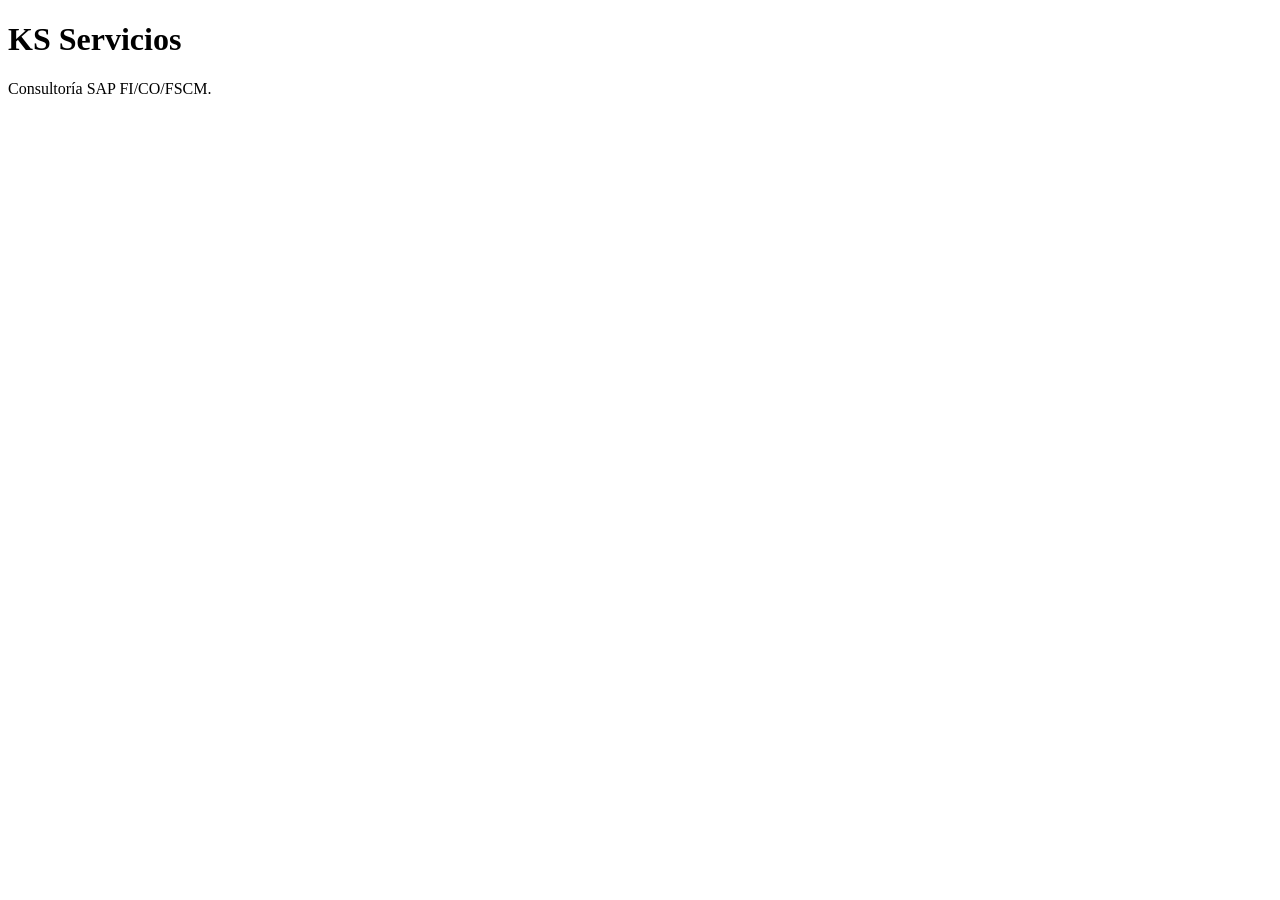
==== index.html @ 37884aa3 "Add initial index.html for KS Servicios website" ====
<!DOCTYPE html>
<html lang="es">
<head>
  <meta charset="UTF-8">
  <meta name="viewport" content="width=device-width, initial-scale=1">
  <title>KS Servicios</title>
</head>
<body>
  <h1>KS Servicios</h1>
  <p>Consultoría SAP FI/CO/FSCM.</p>
</body>
</html>
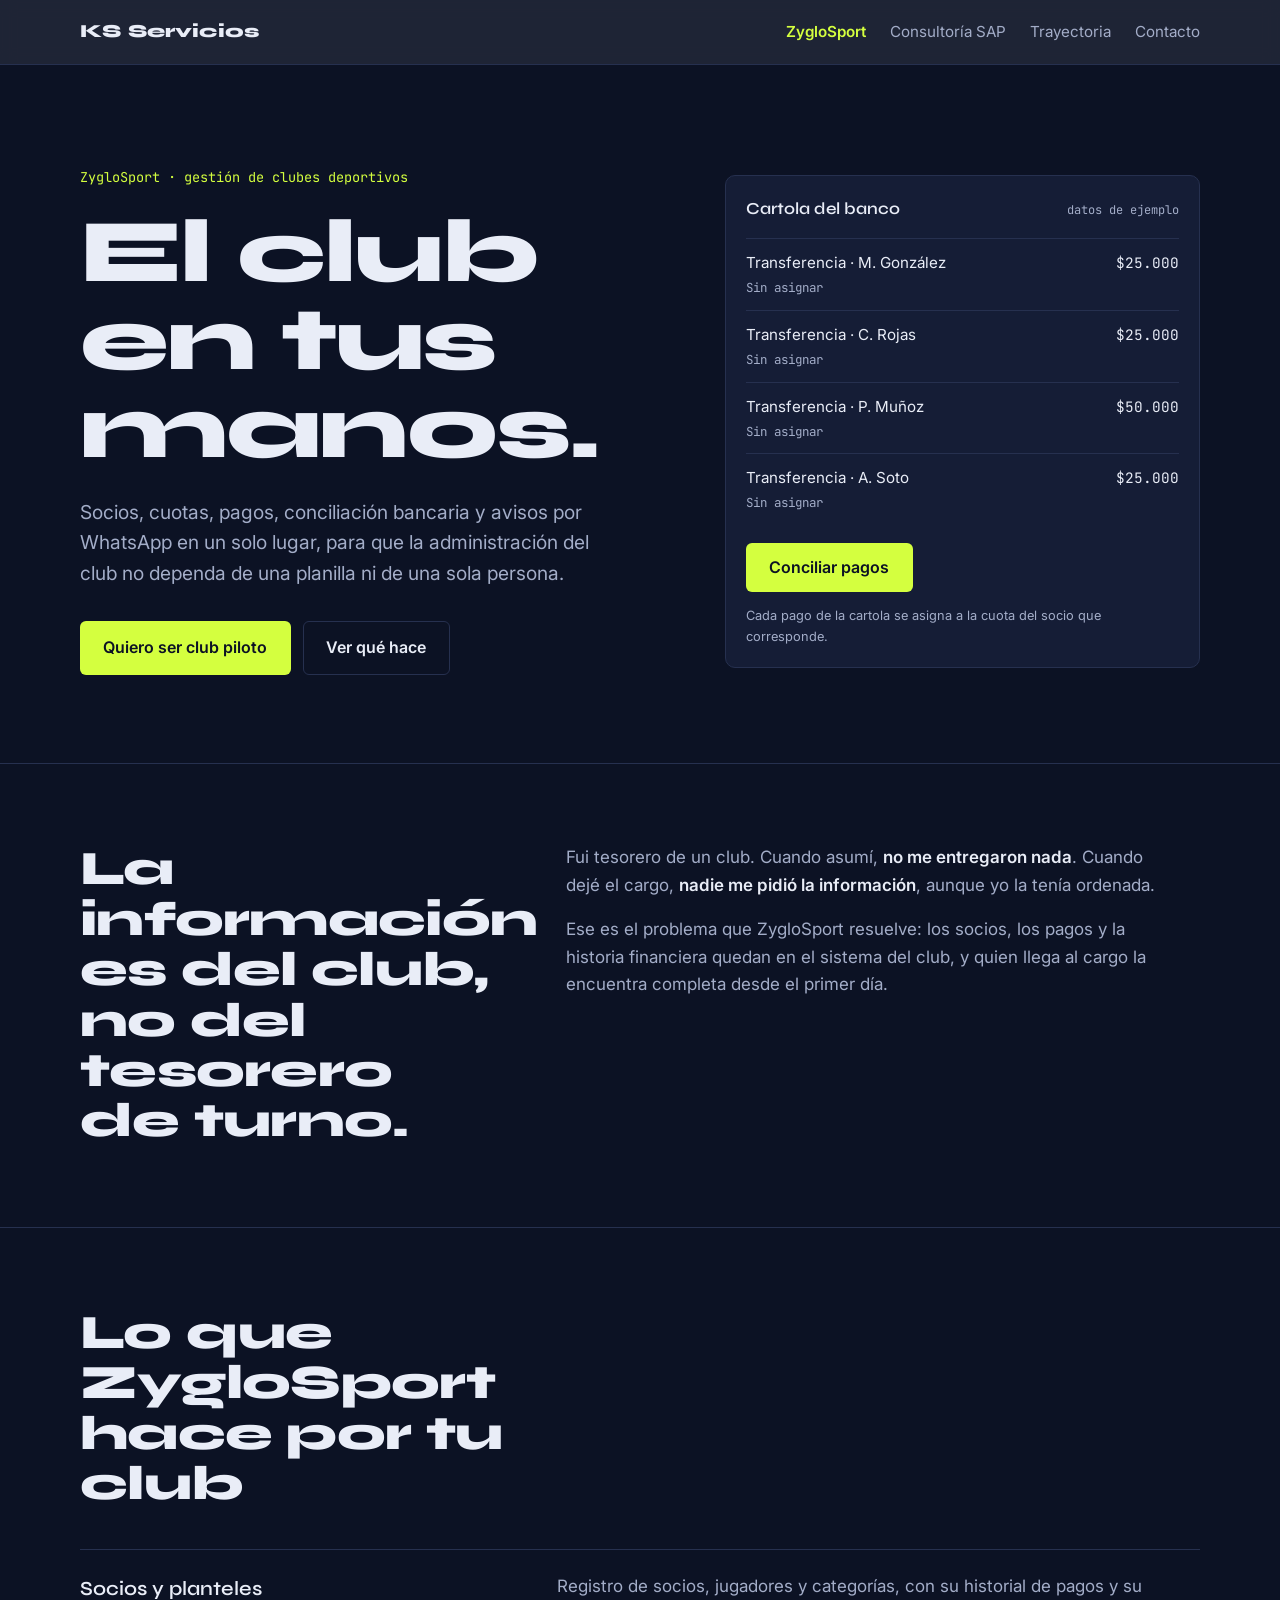
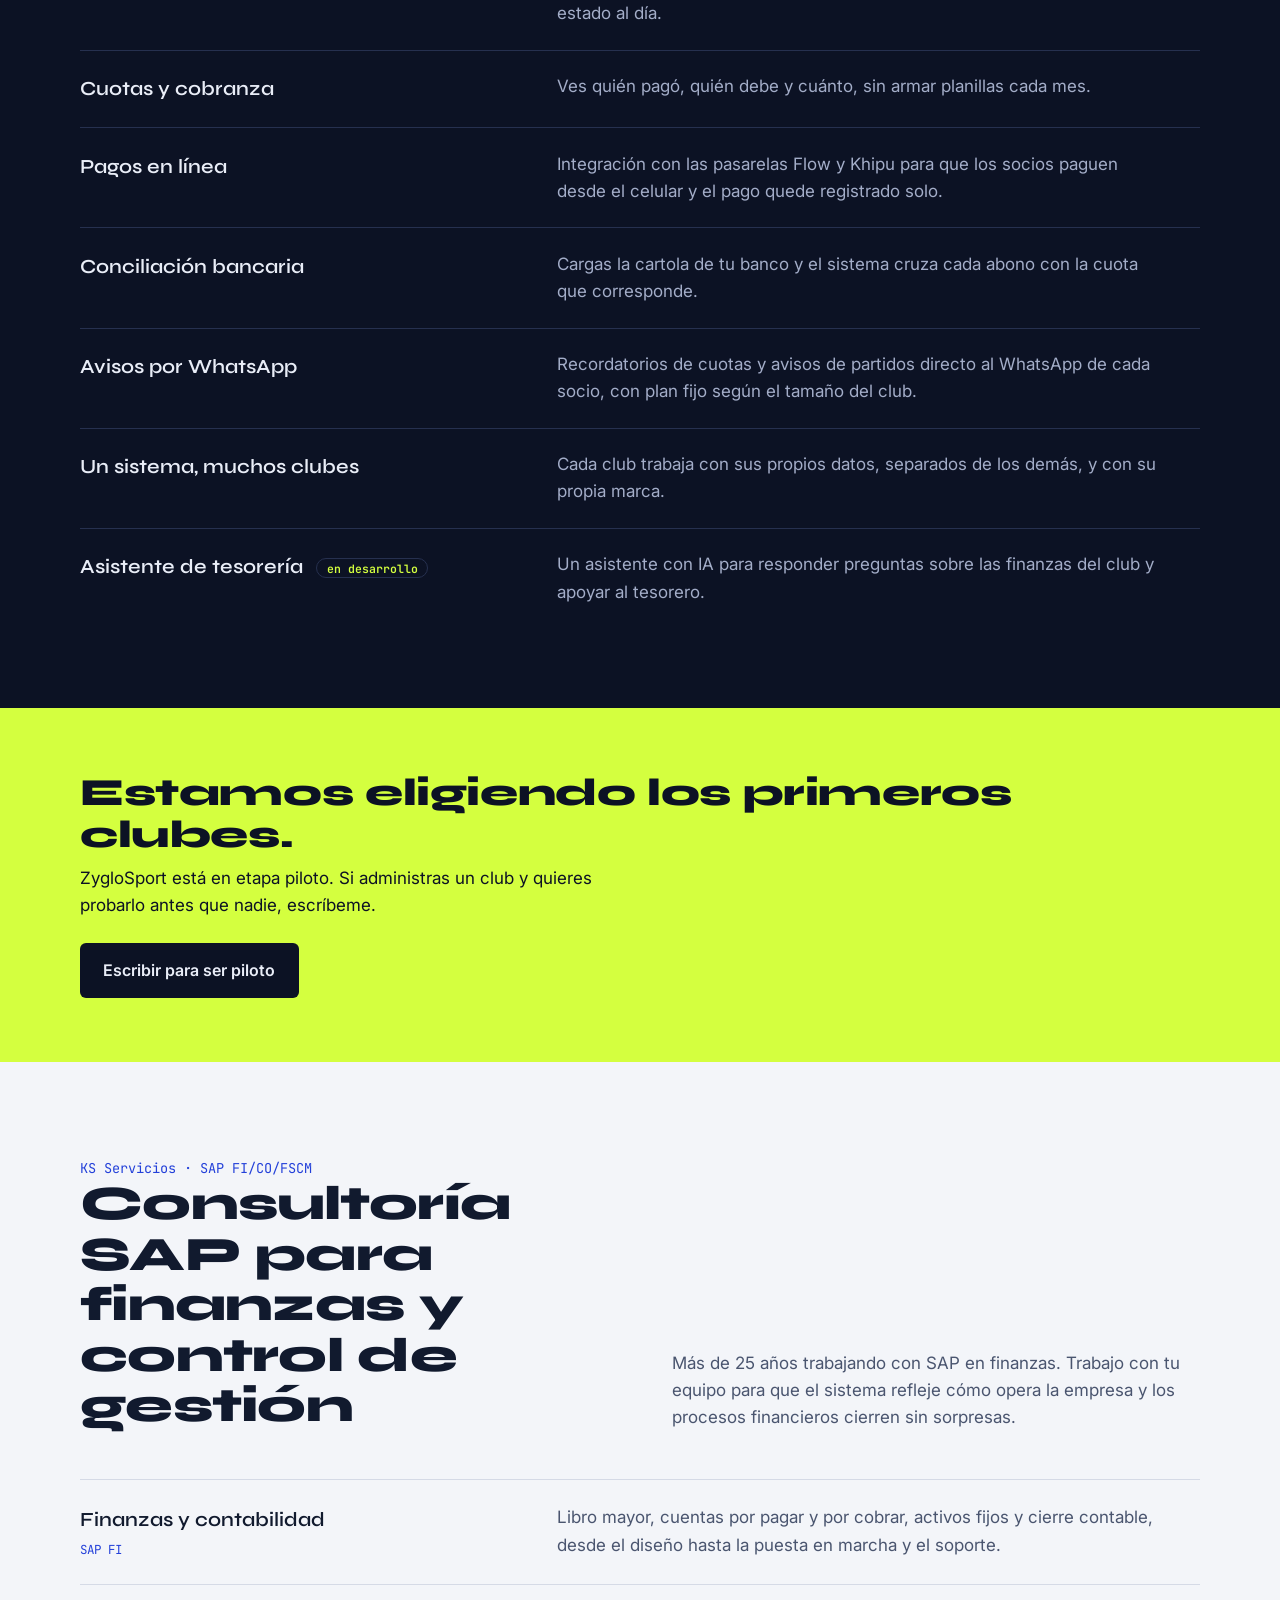
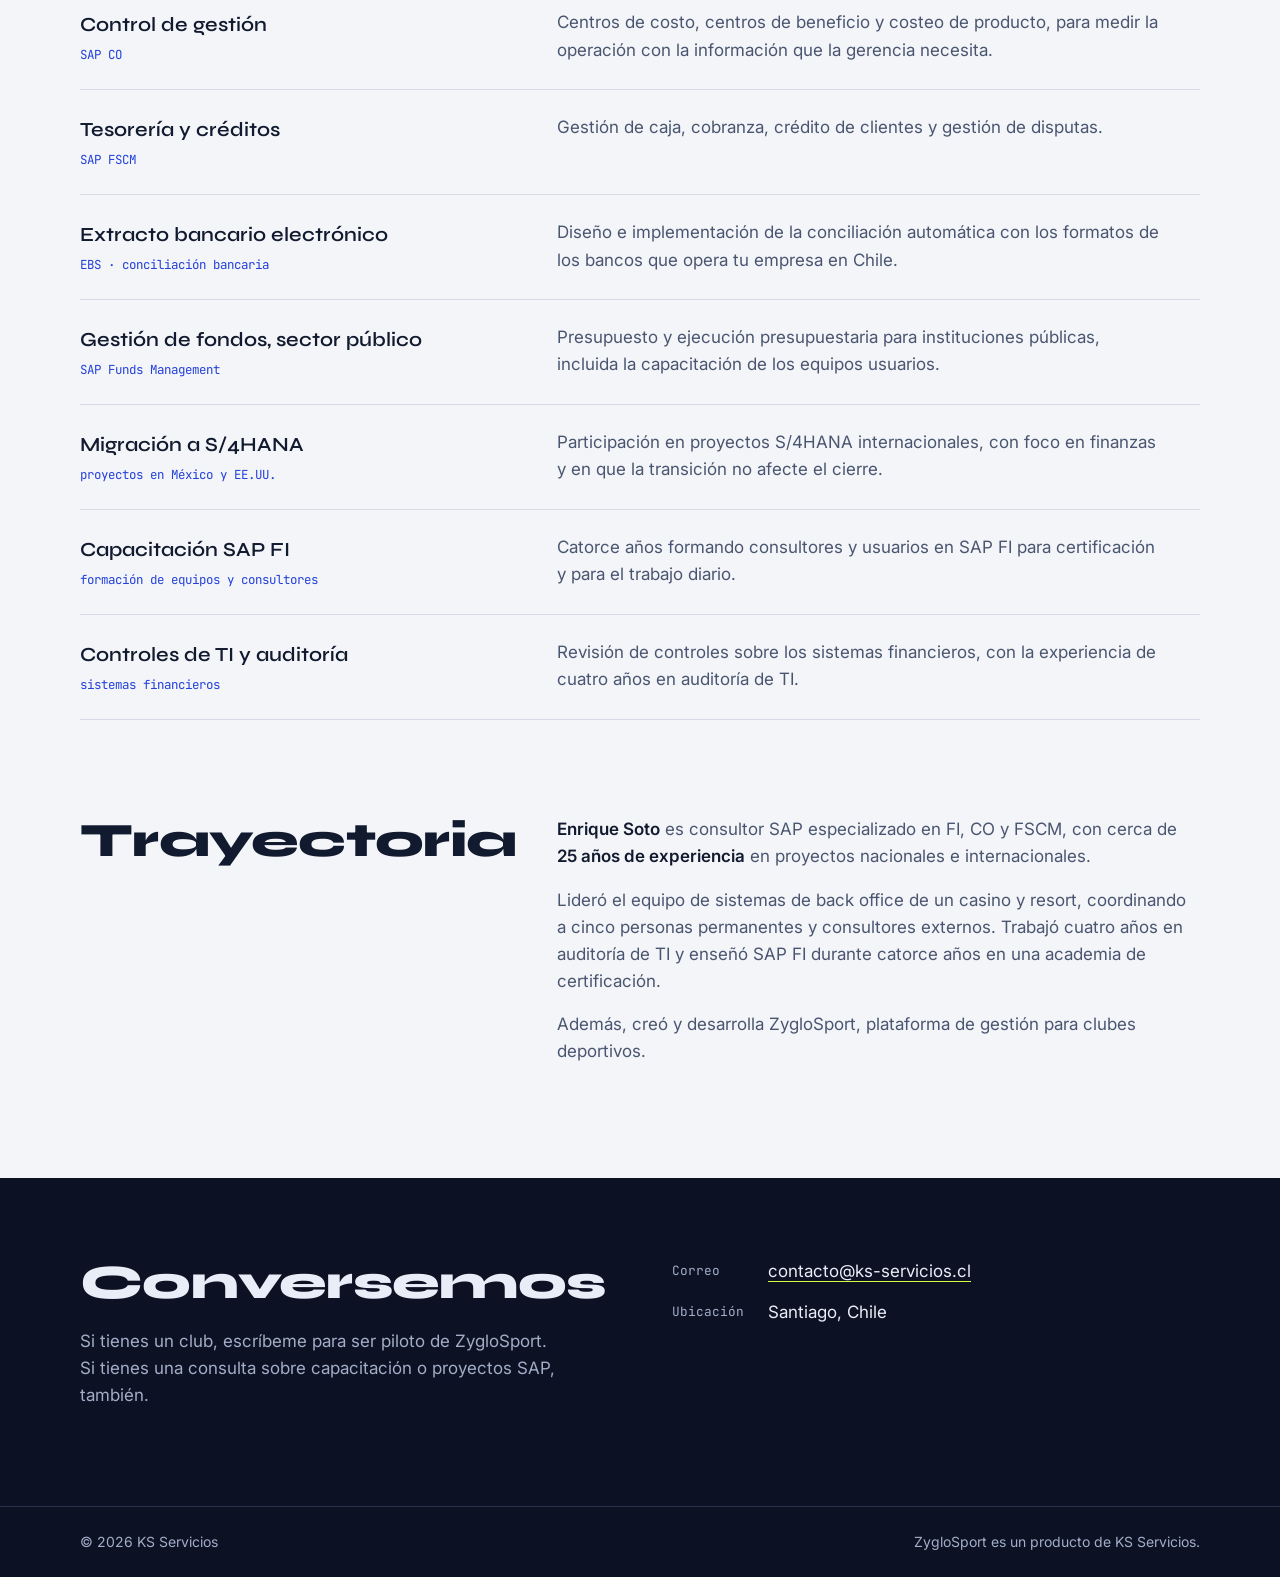
==== commit 33a368f5: "Update index.html" ====
--- a/index.html
+++ b/index.html
@@ -3,10 +3,432 @@
 <head>
   <meta charset="UTF-8">
   <meta name="viewport" content="width=device-width, initial-scale=1">
-  <title>KS Servicios</title>
+  <title>KS Servicios · ZygloSport y consultoría SAP</title>
+  <meta name="description" content="ZygloSport: plataforma para administrar clubes deportivos (socios, cuotas, pagos, conciliación y WhatsApp). KS Servicios: consultoría y capacitación SAP FI/CO/FSCM.">
+  <link rel="preconnect" href="https://fonts.googleapis.com">
+  <link rel="preconnect" href="https://fonts.gstatic.com" crossorigin>
+  <link href="https://fonts.googleapis.com/css2?family=Inter:wght@400;500;600&family=JetBrains+Mono:wght@400;500&family=Syne:wght@600;800&display=swap" rel="stylesheet">
+  <style>
+    :root {
+      /* Ajusta estos valores a los de tu sistema de diseño "Noche/Fluor" */
+      --noche: #0c1224;
+      --noche-2: #151d36;
+      --noche-linea: #26304f;
+      --fluor: #d4ff3f;
+      --texto-noche: #e9edf7;
+      --texto-noche-suave: #a3adc8;
+
+      --papel: #f3f5f9;
+      --tinta: #111a2e;
+      --tinta-suave: #4a556f;
+      --linea: #d5dae6;
+      --azul: #2340d9;
+
+      --f-titulo: "Syne", system-ui, sans-serif;
+      --f-texto: "Inter", system-ui, sans-serif;
+      --f-dato: "JetBrains Mono", ui-monospace, monospace;
+    }
+
+    *, *::before, *::after { box-sizing: border-box; }
+    html { scroll-behavior: smooth; scroll-padding-top: 72px; }
+    body {
+      margin: 0;
+      font-family: var(--f-texto);
+      font-size: 1.0625rem;
+      line-height: 1.6;
+      color: var(--tinta);
+      background: var(--papel);
+    }
+    img, svg { max-width: 100%; }
+    a { color: inherit; }
+    :focus-visible { outline: 3px solid var(--fluor); outline-offset: 3px; }
+    .on-light :focus-visible { outline-color: var(--azul); }
+
+    .wrap { width: min(1120px, 100% - 2.5rem); margin-inline: auto; }
+
+    /* ---------- Encabezado ---------- */
+    .site-header {
+      position: sticky; top: 0; z-index: 10;
+      background: rgba(12, 18, 36, .92);
+      backdrop-filter: blur(8px);
+      border-bottom: 1px solid var(--noche-linea);
+      color: var(--texto-noche);
+    }
+    .site-header .wrap {
+      display: flex; align-items: center; justify-content: space-between;
+      min-height: 64px; gap: 1rem;
+    }
+    .marca { font-family: var(--f-titulo); font-weight: 800; font-size: 1.15rem; text-decoration: none; letter-spacing: .01em; }
+    .site-nav { display: flex; gap: 1.5rem; font-size: .95rem; }
+    .site-nav a { text-decoration: none; color: var(--texto-noche-suave); }
+    .site-nav a:hover { color: var(--texto-noche); }
+    .site-nav .nav-zyglo { color: var(--fluor); font-weight: 600; }
+
+    /* ---------- Bloque oscuro: ZygloSport ---------- */
+    .zyglo { background: var(--noche); color: var(--texto-noche); }
+
+    .hero { padding: clamp(3rem, 8vw, 6.5rem) 0 clamp(3rem, 7vw, 5.5rem); }
+    .hero-grid {
+      display: grid; gap: clamp(2rem, 5vw, 4.5rem);
+      grid-template-columns: minmax(0, 1.1fr) minmax(0, .9fr);
+      align-items: center;
+    }
+    .producto { font-family: var(--f-dato); font-size: .85rem; color: var(--fluor); margin: 0 0 1.25rem; }
+    h1 {
+      font-family: var(--f-titulo); font-weight: 800;
+      font-size: clamp(2.8rem, 7.2vw, 5.6rem);
+      line-height: .98; letter-spacing: -.02em; margin: 0 0 1.5rem;
+    }
+    .hero p.lead { font-size: 1.2rem; color: var(--texto-noche-suave); max-width: 34rem; margin: 0 0 2rem; }
+    .acciones { display: flex; flex-wrap: wrap; gap: .75rem; }
+    .btn {
+      display: inline-block; padding: .85rem 1.4rem; border-radius: 6px;
+      font-weight: 600; text-decoration: none; font-size: 1rem;
+      border: 1.5px solid transparent; cursor: pointer; font-family: inherit;
+    }
+    .btn-fluor { background: var(--fluor); color: var(--noche); }
+    .btn-fluor:hover { background: #e3ff7a; }
+    .btn-borde { border-color: var(--noche-linea); color: var(--texto-noche); background: transparent; }
+    .btn-borde:hover { border-color: var(--texto-noche-suave); }
+
+    /* Demo de conciliación */
+    .demo {
+      background: var(--noche-2); border: 1px solid var(--noche-linea);
+      border-radius: 10px; padding: 1.25rem;
+    }
+    .demo-cab { display: flex; justify-content: space-between; align-items: baseline; gap: 1rem; margin-bottom: 1rem; }
+    .demo-cab h2 { font-family: var(--f-titulo); font-size: 1.05rem; margin: 0; font-weight: 600; }
+    .demo-cab span { font-family: var(--f-dato); font-size: .75rem; color: var(--texto-noche-suave); }
+    .demo ul { list-style: none; margin: 0 0 1.1rem; padding: 0; }
+    .demo li {
+      display: grid; grid-template-columns: 1fr auto; gap: .15rem 1rem;
+      padding: .75rem 0; border-top: 1px solid var(--noche-linea);
+    }
+    .demo .quien { font-size: .95rem; }
+    .demo .monto { font-family: var(--f-dato); font-size: .9rem; text-align: right; }
+    .demo .estado { grid-column: 1 / -1; font-family: var(--f-dato); font-size: .78rem; color: var(--texto-noche-suave); transition: color .3s; }
+    .demo li.ok .estado { color: var(--fluor); }
+    .demo li.ok .quien { color: #fff; }
+    .demo-nota { font-size: .8rem; color: var(--texto-noche-suave); margin: .9rem 0 0; }
+
+    /* Historia del tesorero */
+    .historia { border-top: 1px solid var(--noche-linea); padding: clamp(3rem, 7vw, 5rem) 0; }
+    .historia-grid { display: grid; grid-template-columns: minmax(0, .8fr) minmax(0, 1.2fr); gap: clamp(2rem, 5vw, 4rem); }
+    h2.titulo {
+      font-family: var(--f-titulo); font-weight: 800;
+      font-size: clamp(1.9rem, 4vw, 3rem); line-height: 1.05; letter-spacing: -.015em; margin: 0;
+    }
+    .historia p { color: var(--texto-noche-suave); margin: 0 0 1.1rem; max-width: 38rem; }
+    .historia p strong { color: var(--texto-noche); font-weight: 600; }
+
+    /* Funciones */
+    .funciones { border-top: 1px solid var(--noche-linea); padding: clamp(3rem, 7vw, 5rem) 0; }
+    .funciones h2.titulo { margin-bottom: 2.5rem; max-width: 30rem; }
+    .fn-lista { margin: 0; padding: 0; list-style: none; }
+    .fn-lista li {
+      display: grid; grid-template-columns: minmax(0, .8fr) minmax(0, 1.2fr); gap: 1rem 3rem;
+      padding: 1.4rem 0; border-top: 1px solid var(--noche-linea);
+    }
+    .fn-lista h3 { font-family: var(--f-titulo); font-weight: 600; font-size: 1.25rem; margin: 0; }
+    .fn-lista p { margin: 0; color: var(--texto-noche-suave); max-width: 38rem; }
+    .etiqueta { font-family: var(--f-dato); font-size: .72rem; color: var(--fluor); border: 1px solid var(--noche-linea); border-radius: 99px; padding: .1rem .6rem; margin-left: .5rem; vertical-align: middle; white-space: nowrap; }
+
+    /* Pilotos */
+    .pilotos { background: var(--fluor); color: var(--noche); padding: clamp(2.5rem, 6vw, 4rem) 0; }
+    .pilotos .wrap { display: flex; flex-wrap: wrap; align-items: center; justify-content: space-between; gap: 1.5rem 3rem; }
+    .pilotos h2 { font-family: var(--f-titulo); font-weight: 800; font-size: clamp(1.6rem, 3.4vw, 2.4rem); line-height: 1.1; margin: 0 0 .5rem; letter-spacing: -.01em; }
+    .pilotos p { margin: 0; max-width: 36rem; }
+    .btn-noche { background: var(--noche); color: var(--texto-noche); }
+    .btn-noche:hover { background: var(--noche-2); }
+    .pilotos :focus-visible { outline-color: var(--noche); }
+
+    /* ---------- Bloque claro: SAP ---------- */
+    .sap { padding: clamp(3.5rem, 8vw, 6rem) 0; }
+    .sap-cab { display: grid; grid-template-columns: minmax(0, 1fr) minmax(0, 1fr); gap: 2rem 4rem; margin-bottom: 3rem; align-items: end; }
+    .sap-cab .producto { color: var(--azul); }
+    .sap-cab p { margin: 0; color: var(--tinta-suave); max-width: 34rem; }
+    .servicios { margin: 0; padding: 0; list-style: none; border-bottom: 1px solid var(--linea); }
+    .servicios li {
+      display: grid; grid-template-columns: minmax(0, .8fr) minmax(0, 1.2fr); gap: .5rem 3rem;
+      padding: 1.5rem 0; border-top: 1px solid var(--linea);
+    }
+    .servicios h3 { font-family: var(--f-titulo); font-weight: 600; font-size: 1.25rem; margin: 0; }
+    .servicios h3 small { display: block; font-family: var(--f-dato); font-weight: 400; font-size: .78rem; color: var(--azul); margin-top: .25rem; }
+    .servicios p { margin: 0; color: var(--tinta-suave); max-width: 38rem; }
+
+    .trayectoria { padding: 0 0 clamp(3.5rem, 8vw, 6rem); }
+    .trayectoria-grid { display: grid; grid-template-columns: minmax(0, .8fr) minmax(0, 1.2fr); gap: 2rem 3rem; }
+    .trayectoria p { margin: 0 0 1rem; color: var(--tinta-suave); max-width: 40rem; }
+    .trayectoria p strong { color: var(--tinta); font-weight: 600; }
+
+    /* ---------- Contacto ---------- */
+    .contacto { background: var(--noche); color: var(--texto-noche); padding: clamp(3rem, 7vw, 5rem) 0; }
+    .contacto-grid { display: grid; grid-template-columns: minmax(0, 1fr) minmax(0, 1fr); gap: 2rem 4rem; align-items: start; }
+    .contacto p { color: var(--texto-noche-suave); margin: 0 0 1rem; max-width: 30rem; }
+    .contacto dl { margin: 0; display: grid; grid-template-columns: auto 1fr; gap: .9rem 1.5rem; }
+    .contacto dt { font-family: var(--f-dato); font-size: .8rem; color: var(--texto-noche-suave); padding-top: .2rem; }
+    .contacto dd { margin: 0; }
+    .contacto dd a { text-decoration-color: var(--fluor); text-underline-offset: 4px; }
+
+    footer { background: var(--noche); color: var(--texto-noche-suave); border-top: 1px solid var(--noche-linea); font-size: .875rem; }
+    footer .wrap { padding: 1.5rem 0; display: flex; flex-wrap: wrap; justify-content: space-between; gap: .5rem 2rem; }
+
+    /* ---------- Responsive ---------- */
+    @media (max-width: 860px) {
+      .hero-grid, .historia-grid, .sap-cab, .trayectoria-grid, .contacto-grid { grid-template-columns: 1fr; }
+      .fn-lista li, .servicios li { grid-template-columns: 1fr; gap: .4rem; }
+      .site-nav { gap: 1rem; font-size: .88rem; }
+      .site-nav .nav-extra { display: none; }
+    }
+    @media (prefers-reduced-motion: reduce) {
+      html { scroll-behavior: auto; }
+      * { transition: none !important; }
+    }
+  </style>
 </head>
 <body>
-  <h1>KS Servicios</h1>
-  <p>Consultoría SAP FI/CO/FSCM.</p>
+
+  <header class="site-header">
+    <div class="wrap">
+      <a class="marca" href="#inicio">KS Servicios</a>
+      <nav class="site-nav" aria-label="Principal">
+        <a class="nav-zyglo" href="#zyglosport">ZygloSport</a>
+        <a href="#sap">Consultoría SAP</a>
+        <a class="nav-extra" href="#trayectoria">Trayectoria</a>
+        <a href="#contacto">Contacto</a>
+      </nav>
+    </div>
+  </header>
+
+  <main id="inicio">
+
+    <!-- ===== ZYGLOSPORT ===== -->
+    <div class="zyglo" id="zyglosport">
+      <section class="hero">
+        <div class="wrap hero-grid">
+          <div>
+            <p class="producto">ZygloSport · gestión de clubes deportivos</p>
+            <h1>El club en tus manos.</h1>
+            <p class="lead">Socios, cuotas, pagos, conciliación bancaria y avisos por WhatsApp en un solo lugar, para que la administración del club no dependa de una planilla ni de una sola persona.</p>
+            <div class="acciones">
+              <a class="btn btn-fluor" href="#contacto">Quiero ser club piloto</a>
+              <a class="btn btn-borde" href="#funciones">Ver qué hace</a>
+            </div>
+          </div>
+
+          <div class="demo" aria-labelledby="demo-titulo">
+            <div class="demo-cab">
+              <h2 id="demo-titulo">Cartola del banco</h2>
+              <span>datos de ejemplo</span>
+            </div>
+            <ul id="demo-lista" aria-live="polite">
+              <li>
+                <span class="quien">Transferencia · M. González</span><span class="monto">$25.000</span>
+                <span class="estado" data-destino="Cuota octubre · Sub-12">Sin asignar</span>
+              </li>
+              <li>
+                <span class="quien">Transferencia · C. Rojas</span><span class="monto">$25.000</span>
+                <span class="estado" data-destino="Cuota octubre · Sub-14">Sin asignar</span>
+              </li>
+              <li>
+                <span class="quien">Transferencia · P. Muñoz</span><span class="monto">$50.000</span>
+                <span class="estado" data-destino="Cuotas octubre y noviembre · Sub-16">Sin asignar</span>
+              </li>
+              <li>
+                <span class="quien">Transferencia · A. Soto</span><span class="monto">$25.000</span>
+                <span class="estado" data-destino="Cuota octubre · Adultos">Sin asignar</span>
+              </li>
+            </ul>
+            <button class="btn btn-fluor" id="demo-btn" type="button">Conciliar pagos</button>
+            <p class="demo-nota">Cada pago de la cartola se asigna a la cuota del socio que corresponde.</p>
+          </div>
+        </div>
+      </section>
+
+      <section class="historia" aria-labelledby="historia-titulo">
+        <div class="wrap historia-grid">
+          <h2 class="titulo" id="historia-titulo">La información es del club, no del tesorero de turno.</h2>
+          <div>
+            <p>Fui tesorero de un club. Cuando asumí, <strong>no me entregaron nada</strong>. Cuando dejé el cargo, <strong>nadie me pidió la información</strong>, aunque yo la tenía ordenada.</p>
+            <p>Ese es el problema que ZygloSport resuelve: los socios, los pagos y la historia financiera quedan en el sistema del club, y quien llega al cargo la encuentra completa desde el primer día.</p>
+          </div>
+        </div>
+      </section>
+
+      <section class="funciones" id="funciones" aria-labelledby="funciones-titulo">
+        <div class="wrap">
+          <h2 class="titulo" id="funciones-titulo">Lo que ZygloSport hace por tu club</h2>
+          <ul class="fn-lista">
+            <li>
+              <h3>Socios y planteles</h3>
+              <p>Registro de socios, jugadores y categorías, con su historial de pagos y su estado al día.</p>
+            </li>
+            <li>
+              <h3>Cuotas y cobranza</h3>
+              <p>Ves quién pagó, quién debe y cuánto, sin armar planillas cada mes.</p>
+            </li>
+            <li>
+              <h3>Pagos en línea</h3>
+              <p>Integración con las pasarelas Flow y Khipu para que los socios paguen desde el celular y el pago quede registrado solo.</p>
+            </li>
+            <li>
+              <h3>Conciliación bancaria</h3>
+              <p>Cargas la cartola de tu banco y el sistema cruza cada abono con la cuota que corresponde.</p>
+            </li>
+            <li>
+              <h3>Avisos por WhatsApp</h3>
+              <p>Recordatorios de cuotas y avisos de partidos directo al WhatsApp de cada socio, con plan fijo según el tamaño del club.</p>
+            </li>
+            <li>
+              <h3>Un sistema, muchos clubes</h3>
+              <p>Cada club trabaja con sus propios datos, separados de los demás, y con su propia marca.</p>
+            </li>
+            <li>
+              <h3>Asistente de tesorería <span class="etiqueta">en desarrollo</span></h3>
+              <p>Un asistente con IA para responder preguntas sobre las finanzas del club y apoyar al tesorero.</p>
+            </li>
+          </ul>
+        </div>
+      </section>
+
+      <section class="pilotos" aria-labelledby="pilotos-titulo">
+        <div class="wrap">
+          <div>
+            <h2 id="pilotos-titulo">Estamos eligiendo los primeros clubes.</h2>
+            <p>ZygloSport está en etapa piloto. Si administras un club y quieres probarlo antes que nadie, escríbeme.</p>
+          </div>
+          <a class="btn btn-noche" href="mailto:contacto@ks-servicios.cl?subject=Club%20piloto%20ZygloSport">Escribir para ser piloto</a>
+        </div>
+      </section>
+    </div>
+
+    <!-- ===== SAP ===== -->
+    <div class="on-light">
+      <section class="sap" id="sap" aria-labelledby="sap-titulo">
+        <div class="wrap">
+          <div class="sap-cab">
+            <div>
+              <p class="producto">KS Servicios · SAP FI/CO/FSCM</p>
+              <h2 class="titulo" id="sap-titulo">Consultoría SAP para finanzas y control de gestión</h2>
+            </div>
+            <p>Más de 25 años trabajando con SAP en finanzas. Trabajo con tu equipo para que el sistema refleje cómo opera la empresa y los procesos financieros cierren sin sorpresas.</p>
+          </div>
+
+          <ul class="servicios">
+            <li>
+              <h3>Finanzas y contabilidad<small>SAP FI</small></h3>
+              <p>Libro mayor, cuentas por pagar y por cobrar, activos fijos y cierre contable, desde el diseño hasta la puesta en marcha y el soporte.</p>
+            </li>
+            <li>
+              <h3>Control de gestión<small>SAP CO</small></h3>
+              <p>Centros de costo, centros de beneficio y costeo de producto, para medir la operación con la información que la gerencia necesita.</p>
+            </li>
+            <li>
+              <h3>Tesorería y créditos<small>SAP FSCM</small></h3>
+              <p>Gestión de caja, cobranza, crédito de clientes y gestión de disputas.</p>
+            </li>
+            <li>
+              <h3>Extracto bancario electrónico<small>EBS · conciliación bancaria</small></h3>
+              <p>Diseño e implementación de la conciliación automática con los formatos de los bancos que opera tu empresa en Chile.</p>
+            </li>
+            <li>
+              <h3>Gestión de fondos, sector público<small>SAP Funds Management</small></h3>
+              <p>Presupuesto y ejecución presupuestaria para instituciones públicas, incluida la capacitación de los equipos usuarios.</p>
+            </li>
+            <li>
+              <h3>Migración a S/4HANA<small>proyectos en México y EE.UU.</small></h3>
+              <p>Participación en proyectos S/4HANA internacionales, con foco en finanzas y en que la transición no afecte el cierre.</p>
+            </li>
+            <li>
+              <h3>Capacitación SAP FI<small>formación de equipos y consultores</small></h3>
+              <p>Catorce años formando consultores y usuarios en SAP FI para certificación y para el trabajo diario.</p>
+            </li>
+            <li>
+              <h3>Controles de TI y auditoría<small>sistemas financieros</small></h3>
+              <p>Revisión de controles sobre los sistemas financieros, con la experiencia de cuatro años en auditoría de TI.</p>
+            </li>
+          </ul>
+        </div>
+      </section>
+
+      <section class="trayectoria" id="trayectoria" aria-labelledby="trayectoria-titulo">
+        <div class="wrap trayectoria-grid">
+          <h2 class="titulo" id="trayectoria-titulo">Trayectoria</h2>
+          <div>
+            <p><strong>Enrique Soto</strong> es consultor SAP especializado en FI, CO y FSCM, con cerca de <strong>25 años de experiencia</strong> en proyectos nacionales e internacionales.</p>
+            <p>Lideró el equipo de sistemas de back office de un casino y resort, coordinando a cinco personas permanentes y consultores externos. Trabajó cuatro años en auditoría de TI y enseñó SAP FI durante catorce años en una academia de certificación.</p>
+            <p>Además, creó y desarrolla ZygloSport, plataforma de gestión para clubes deportivos.</p>
+          </div>
+        </div>
+      </section>
+    </div>
+
+    <!-- ===== CONTACTO ===== -->
+    <section class="contacto" id="contacto" aria-labelledby="contacto-titulo">
+      <div class="wrap contacto-grid">
+        <div>
+          <h2 class="titulo" id="contacto-titulo">Conversemos</h2>
+          <p style="margin-top:1.25rem">Si tienes un club, escríbeme para ser piloto de ZygloSport. Si tienes una consulta sobre capacitación o proyectos SAP, también.</p>
+        </div>
+        <dl>
+          <dt>Correo</dt>
+          <dd><a href="mailto:contacto@ks-servicios.cl">contacto@ks-servicios.cl</a></dd>
+          <dt>Ubicación</dt>
+          <dd>Santiago, Chile</dd>
+        </dl>
+      </div>
+    </section>
+
+  </main>
+
+  <footer>
+    <div class="wrap">
+      <span>© <span id="anio">2026</span> KS Servicios</span>
+      <span>ZygloSport es un producto de KS Servicios.</span>
+    </div>
+  </footer>
+
+  <script>
+    document.getElementById("anio").textContent = new Date().getFullYear();
+
+    (function () {
+      var lista = document.getElementById("demo-lista");
+      var btn = document.getElementById("demo-btn");
+      if (!lista || !btn) return;
+      var filas = Array.prototype.slice.call(lista.querySelectorAll("li"));
+      var timers = [];
+
+      function reiniciar() {
+        timers.forEach(clearTimeout);
+        timers = [];
+        filas.forEach(function (li) {
+          li.classList.remove("ok");
+          li.querySelector(".estado").textContent = "Sin asignar";
+        });
+        btn.textContent = "Conciliar pagos";
+        btn.dataset.estado = "";
+      }
+
+      function conciliar() {
+        btn.disabled = true;
+        filas.forEach(function (li, i) {
+          timers.push(setTimeout(function () {
+            var estado = li.querySelector(".estado");
+            li.classList.add("ok");
+            estado.textContent = "Conciliado → " + estado.dataset.destino;
+            if (i === filas.length - 1) {
+              btn.disabled = false;
+              btn.textContent = "Reiniciar demo";
+              btn.dataset.estado = "listo";
+            }
+          }, 450 * (i + 1)));
+        });
+      }
+
+      btn.addEventListener("click", function () {
+        if (btn.dataset.estado === "listo") reiniciar(); else conciliar();
+      });
+    })();
+  </script>
 </body>
 </html>
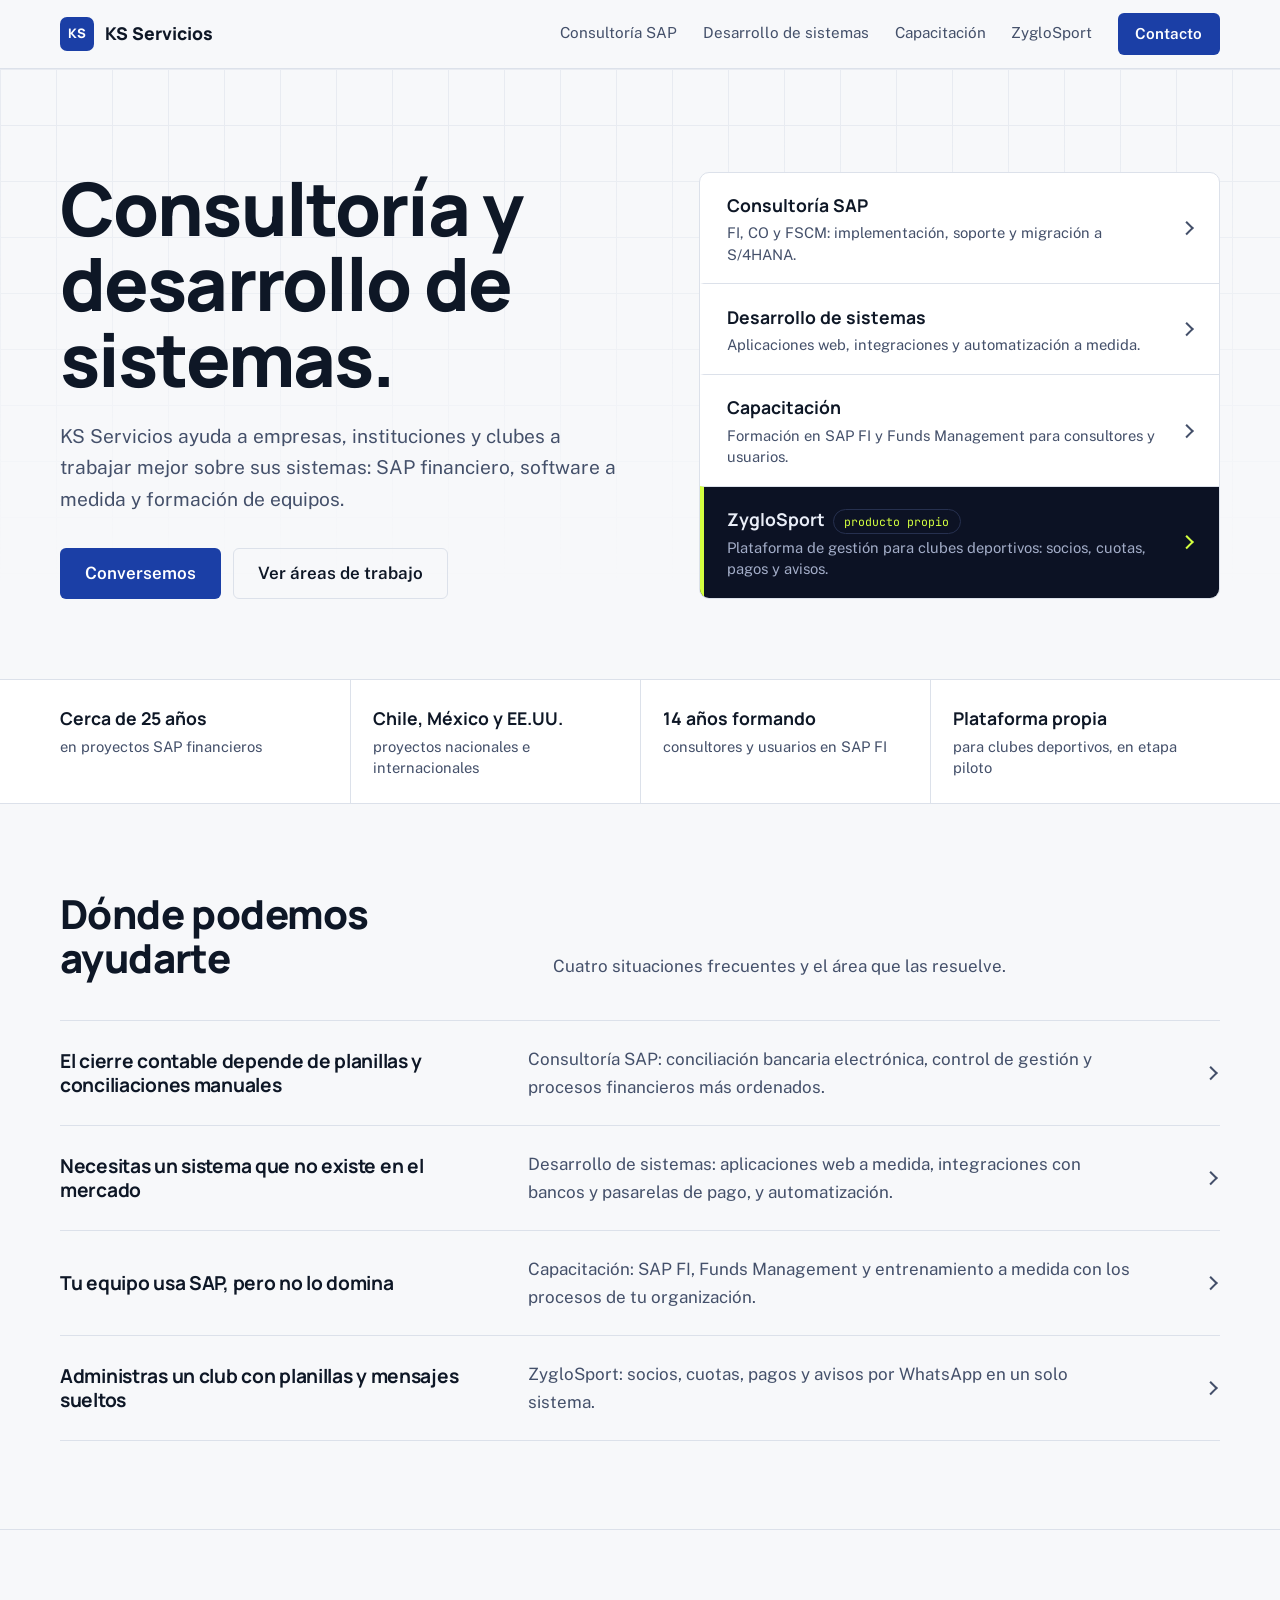
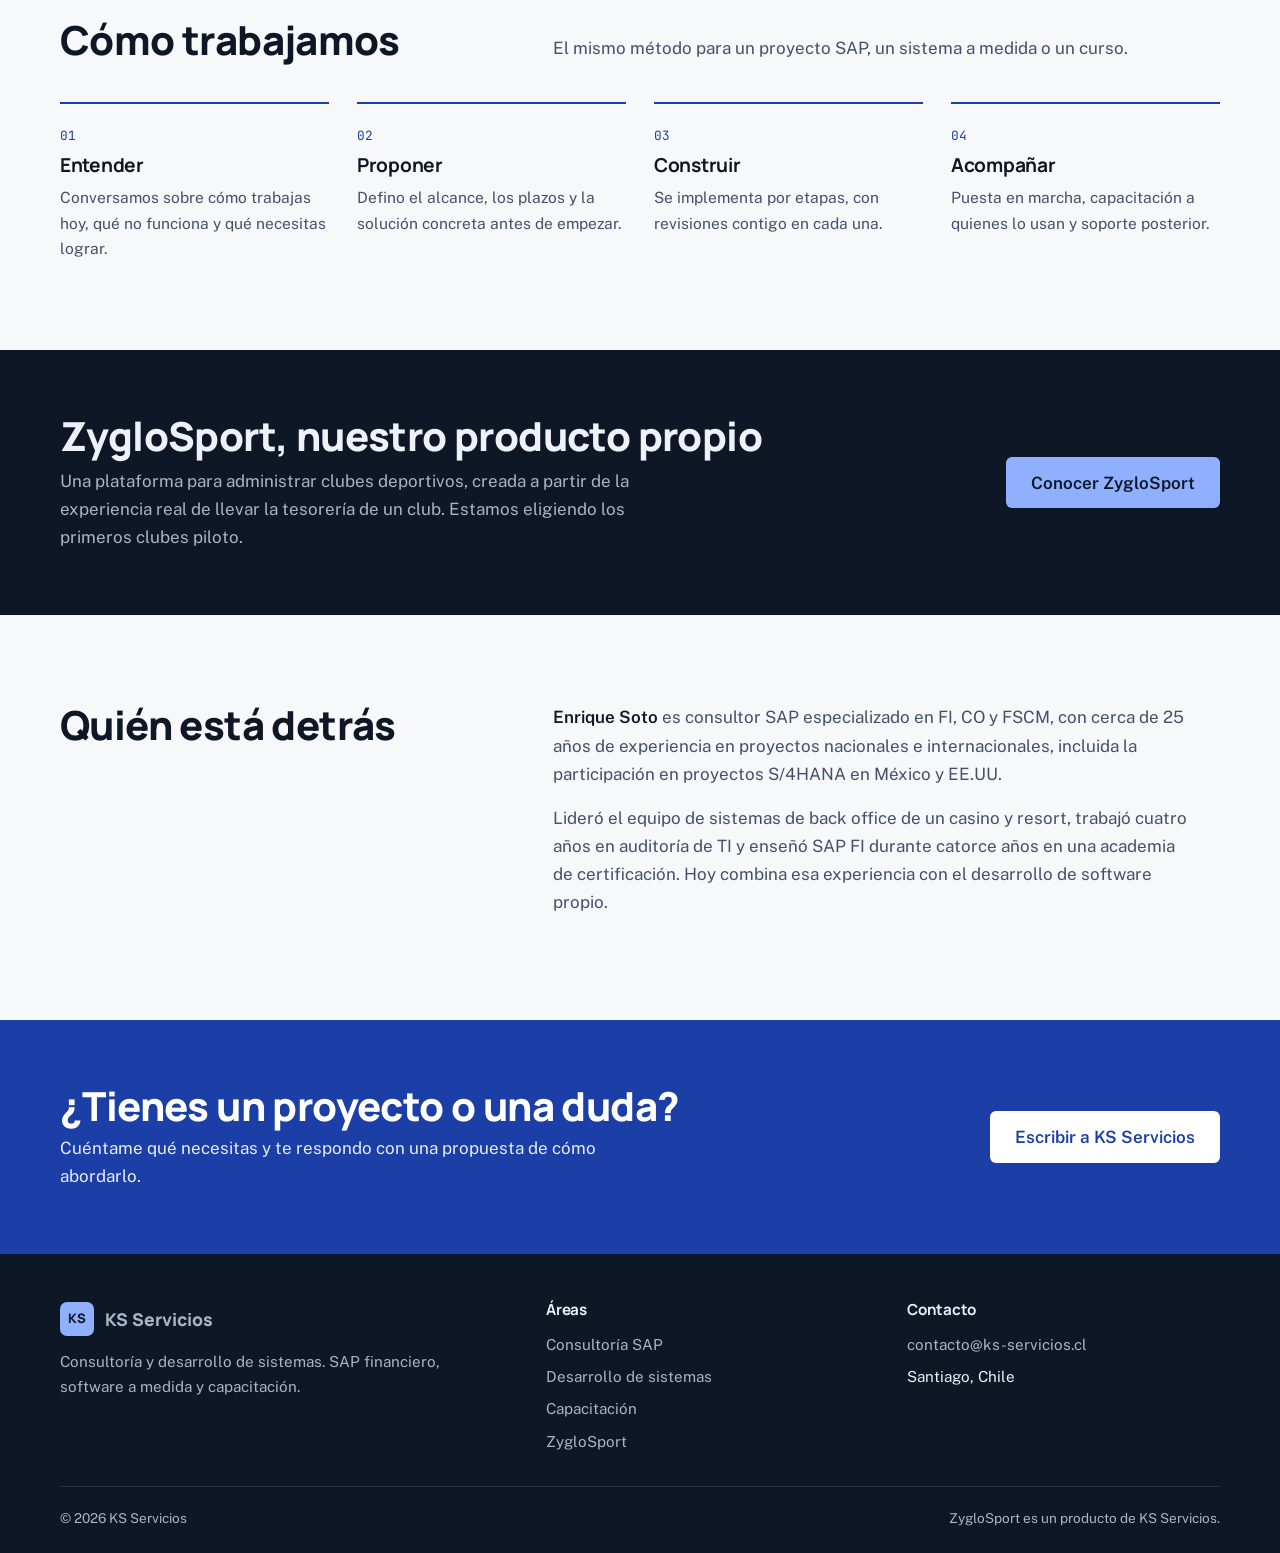
==== commit cadade38: "more structured web page" ====
--- a/index.html
+++ b/index.html
@@ -3,432 +3,155 @@
 <head>
   <meta charset="UTF-8">
   <meta name="viewport" content="width=device-width, initial-scale=1">
-  <title>KS Servicios · ZygloSport y consultoría SAP</title>
-  <meta name="description" content="ZygloSport: plataforma para administrar clubes deportivos (socios, cuotas, pagos, conciliación y WhatsApp). KS Servicios: consultoría y capacitación SAP FI/CO/FSCM.">
+  <title>KS Servicios · Consultoría y desarrollo de sistemas</title>
+  <meta name="description" content="KS Servicios: consultoría SAP, desarrollo de sistemas a medida, capacitación y ZygloSport, plataforma para clubes deportivos.">
+  <meta property="og:title" content="KS Servicios · Consultoría y desarrollo de sistemas">
+  <meta property="og:description" content="KS Servicios: consultoría SAP, desarrollo de sistemas a medida, capacitación y ZygloSport, plataforma para clubes deportivos.">
+  <meta property="og:type" content="website">
+  <link rel="icon" href="data:image/svg+xml,%3Csvg xmlns='http://www.w3.org/2000/svg' viewBox='0 0 32 32'%3E%3Crect width='32' height='32' rx='7' fill='%231b3fa6'/%3E%3Ctext x='16' y='21.5' font-family='Arial' font-weight='800' font-size='15' fill='white' text-anchor='middle'%3EKS%3C/text%3E%3C/svg%3E">
   <link rel="preconnect" href="https://fonts.googleapis.com">
   <link rel="preconnect" href="https://fonts.gstatic.com" crossorigin>
-  <link href="https://fonts.googleapis.com/css2?family=Inter:wght@400;500;600&family=JetBrains+Mono:wght@400;500&family=Syne:wght@600;800&display=swap" rel="stylesheet">
-  <style>
-    :root {
-      /* Ajusta estos valores a los de tu sistema de diseño "Noche/Fluor" */
-      --noche: #0c1224;
-      --noche-2: #151d36;
-      --noche-linea: #26304f;
-      --fluor: #d4ff3f;
-      --texto-noche: #e9edf7;
-      --texto-noche-suave: #a3adc8;
-
-      --papel: #f3f5f9;
-      --tinta: #111a2e;
-      --tinta-suave: #4a556f;
-      --linea: #d5dae6;
-      --azul: #2340d9;
-
-      --f-titulo: "Syne", system-ui, sans-serif;
-      --f-texto: "Inter", system-ui, sans-serif;
-      --f-dato: "JetBrains Mono", ui-monospace, monospace;
-    }
-
-    *, *::before, *::after { box-sizing: border-box; }
-    html { scroll-behavior: smooth; scroll-padding-top: 72px; }
-    body {
-      margin: 0;
-      font-family: var(--f-texto);
-      font-size: 1.0625rem;
-      line-height: 1.6;
-      color: var(--tinta);
-      background: var(--papel);
-    }
-    img, svg { max-width: 100%; }
-    a { color: inherit; }
-    :focus-visible { outline: 3px solid var(--fluor); outline-offset: 3px; }
-    .on-light :focus-visible { outline-color: var(--azul); }
-
-    .wrap { width: min(1120px, 100% - 2.5rem); margin-inline: auto; }
-
-    /* ---------- Encabezado ---------- */
-    .site-header {
-      position: sticky; top: 0; z-index: 10;
-      background: rgba(12, 18, 36, .92);
-      backdrop-filter: blur(8px);
-      border-bottom: 1px solid var(--noche-linea);
-      color: var(--texto-noche);
-    }
-    .site-header .wrap {
-      display: flex; align-items: center; justify-content: space-between;
-      min-height: 64px; gap: 1rem;
-    }
-    .marca { font-family: var(--f-titulo); font-weight: 800; font-size: 1.15rem; text-decoration: none; letter-spacing: .01em; }
-    .site-nav { display: flex; gap: 1.5rem; font-size: .95rem; }
-    .site-nav a { text-decoration: none; color: var(--texto-noche-suave); }
-    .site-nav a:hover { color: var(--texto-noche); }
-    .site-nav .nav-zyglo { color: var(--fluor); font-weight: 600; }
-
-    /* ---------- Bloque oscuro: ZygloSport ---------- */
-    .zyglo { background: var(--noche); color: var(--texto-noche); }
-
-    .hero { padding: clamp(3rem, 8vw, 6.5rem) 0 clamp(3rem, 7vw, 5.5rem); }
-    .hero-grid {
-      display: grid; gap: clamp(2rem, 5vw, 4.5rem);
-      grid-template-columns: minmax(0, 1.1fr) minmax(0, .9fr);
-      align-items: center;
-    }
-    .producto { font-family: var(--f-dato); font-size: .85rem; color: var(--fluor); margin: 0 0 1.25rem; }
-    h1 {
-      font-family: var(--f-titulo); font-weight: 800;
-      font-size: clamp(2.8rem, 7.2vw, 5.6rem);
-      line-height: .98; letter-spacing: -.02em; margin: 0 0 1.5rem;
-    }
-    .hero p.lead { font-size: 1.2rem; color: var(--texto-noche-suave); max-width: 34rem; margin: 0 0 2rem; }
-    .acciones { display: flex; flex-wrap: wrap; gap: .75rem; }
-    .btn {
-      display: inline-block; padding: .85rem 1.4rem; border-radius: 6px;
-      font-weight: 600; text-decoration: none; font-size: 1rem;
-      border: 1.5px solid transparent; cursor: pointer; font-family: inherit;
-    }
-    .btn-fluor { background: var(--fluor); color: var(--noche); }
-    .btn-fluor:hover { background: #e3ff7a; }
-    .btn-borde { border-color: var(--noche-linea); color: var(--texto-noche); background: transparent; }
-    .btn-borde:hover { border-color: var(--texto-noche-suave); }
-
-    /* Demo de conciliación */
-    .demo {
-      background: var(--noche-2); border: 1px solid var(--noche-linea);
-      border-radius: 10px; padding: 1.25rem;
-    }
-    .demo-cab { display: flex; justify-content: space-between; align-items: baseline; gap: 1rem; margin-bottom: 1rem; }
-    .demo-cab h2 { font-family: var(--f-titulo); font-size: 1.05rem; margin: 0; font-weight: 600; }
-    .demo-cab span { font-family: var(--f-dato); font-size: .75rem; color: var(--texto-noche-suave); }
-    .demo ul { list-style: none; margin: 0 0 1.1rem; padding: 0; }
-    .demo li {
-      display: grid; grid-template-columns: 1fr auto; gap: .15rem 1rem;
-      padding: .75rem 0; border-top: 1px solid var(--noche-linea);
-    }
-    .demo .quien { font-size: .95rem; }
-    .demo .monto { font-family: var(--f-dato); font-size: .9rem; text-align: right; }
-    .demo .estado { grid-column: 1 / -1; font-family: var(--f-dato); font-size: .78rem; color: var(--texto-noche-suave); transition: color .3s; }
-    .demo li.ok .estado { color: var(--fluor); }
-    .demo li.ok .quien { color: #fff; }
-    .demo-nota { font-size: .8rem; color: var(--texto-noche-suave); margin: .9rem 0 0; }
-
-    /* Historia del tesorero */
-    .historia { border-top: 1px solid var(--noche-linea); padding: clamp(3rem, 7vw, 5rem) 0; }
-    .historia-grid { display: grid; grid-template-columns: minmax(0, .8fr) minmax(0, 1.2fr); gap: clamp(2rem, 5vw, 4rem); }
-    h2.titulo {
-      font-family: var(--f-titulo); font-weight: 800;
-      font-size: clamp(1.9rem, 4vw, 3rem); line-height: 1.05; letter-spacing: -.015em; margin: 0;
-    }
-    .historia p { color: var(--texto-noche-suave); margin: 0 0 1.1rem; max-width: 38rem; }
-    .historia p strong { color: var(--texto-noche); font-weight: 600; }
-
-    /* Funciones */
-    .funciones { border-top: 1px solid var(--noche-linea); padding: clamp(3rem, 7vw, 5rem) 0; }
-    .funciones h2.titulo { margin-bottom: 2.5rem; max-width: 30rem; }
-    .fn-lista { margin: 0; padding: 0; list-style: none; }
-    .fn-lista li {
-      display: grid; grid-template-columns: minmax(0, .8fr) minmax(0, 1.2fr); gap: 1rem 3rem;
-      padding: 1.4rem 0; border-top: 1px solid var(--noche-linea);
-    }
-    .fn-lista h3 { font-family: var(--f-titulo); font-weight: 600; font-size: 1.25rem; margin: 0; }
-    .fn-lista p { margin: 0; color: var(--texto-noche-suave); max-width: 38rem; }
-    .etiqueta { font-family: var(--f-dato); font-size: .72rem; color: var(--fluor); border: 1px solid var(--noche-linea); border-radius: 99px; padding: .1rem .6rem; margin-left: .5rem; vertical-align: middle; white-space: nowrap; }
-
-    /* Pilotos */
-    .pilotos { background: var(--fluor); color: var(--noche); padding: clamp(2.5rem, 6vw, 4rem) 0; }
-    .pilotos .wrap { display: flex; flex-wrap: wrap; align-items: center; justify-content: space-between; gap: 1.5rem 3rem; }
-    .pilotos h2 { font-family: var(--f-titulo); font-weight: 800; font-size: clamp(1.6rem, 3.4vw, 2.4rem); line-height: 1.1; margin: 0 0 .5rem; letter-spacing: -.01em; }
-    .pilotos p { margin: 0; max-width: 36rem; }
-    .btn-noche { background: var(--noche); color: var(--texto-noche); }
-    .btn-noche:hover { background: var(--noche-2); }
-    .pilotos :focus-visible { outline-color: var(--noche); }
-
-    /* ---------- Bloque claro: SAP ---------- */
-    .sap { padding: clamp(3.5rem, 8vw, 6rem) 0; }
-    .sap-cab { display: grid; grid-template-columns: minmax(0, 1fr) minmax(0, 1fr); gap: 2rem 4rem; margin-bottom: 3rem; align-items: end; }
-    .sap-cab .producto { color: var(--azul); }
-    .sap-cab p { margin: 0; color: var(--tinta-suave); max-width: 34rem; }
-    .servicios { margin: 0; padding: 0; list-style: none; border-bottom: 1px solid var(--linea); }
-    .servicios li {
-      display: grid; grid-template-columns: minmax(0, .8fr) minmax(0, 1.2fr); gap: .5rem 3rem;
-      padding: 1.5rem 0; border-top: 1px solid var(--linea);
-    }
-    .servicios h3 { font-family: var(--f-titulo); font-weight: 600; font-size: 1.25rem; margin: 0; }
-    .servicios h3 small { display: block; font-family: var(--f-dato); font-weight: 400; font-size: .78rem; color: var(--azul); margin-top: .25rem; }
-    .servicios p { margin: 0; color: var(--tinta-suave); max-width: 38rem; }
-
-    .trayectoria { padding: 0 0 clamp(3.5rem, 8vw, 6rem); }
-    .trayectoria-grid { display: grid; grid-template-columns: minmax(0, .8fr) minmax(0, 1.2fr); gap: 2rem 3rem; }
-    .trayectoria p { margin: 0 0 1rem; color: var(--tinta-suave); max-width: 40rem; }
-    .trayectoria p strong { color: var(--tinta); font-weight: 600; }
-
-    /* ---------- Contacto ---------- */
-    .contacto { background: var(--noche); color: var(--texto-noche); padding: clamp(3rem, 7vw, 5rem) 0; }
-    .contacto-grid { display: grid; grid-template-columns: minmax(0, 1fr) minmax(0, 1fr); gap: 2rem 4rem; align-items: start; }
-    .contacto p { color: var(--texto-noche-suave); margin: 0 0 1rem; max-width: 30rem; }
-    .contacto dl { margin: 0; display: grid; grid-template-columns: auto 1fr; gap: .9rem 1.5rem; }
-    .contacto dt { font-family: var(--f-dato); font-size: .8rem; color: var(--texto-noche-suave); padding-top: .2rem; }
-    .contacto dd { margin: 0; }
-    .contacto dd a { text-decoration-color: var(--fluor); text-underline-offset: 4px; }
-
-    footer { background: var(--noche); color: var(--texto-noche-suave); border-top: 1px solid var(--noche-linea); font-size: .875rem; }
-    footer .wrap { padding: 1.5rem 0; display: flex; flex-wrap: wrap; justify-content: space-between; gap: .5rem 2rem; }
-
-    /* ---------- Responsive ---------- */
-    @media (max-width: 860px) {
-      .hero-grid, .historia-grid, .sap-cab, .trayectoria-grid, .contacto-grid { grid-template-columns: 1fr; }
-      .fn-lista li, .servicios li { grid-template-columns: 1fr; gap: .4rem; }
-      .site-nav { gap: 1rem; font-size: .88rem; }
-      .site-nav .nav-extra { display: none; }
-    }
-    @media (prefers-reduced-motion: reduce) {
-      html { scroll-behavior: auto; }
-      * { transition: none !important; }
-    }
-  </style>
+  <link href="https://fonts.googleapis.com/css2?family=JetBrains+Mono:wght@400;500&family=Manrope:wght@600;700;800&family=Public+Sans:wght@400;500;600&display=swap" rel="stylesheet">
+  <link rel="stylesheet" href="assets/styles.css">
 </head>
-<body>
-
+<body class="">
+  <a class="skip" href="#contenido">Saltar al contenido</a>
   <header class="site-header">
-    <div class="wrap">
-      <a class="marca" href="#inicio">KS Servicios</a>
-      <nav class="site-nav" aria-label="Principal">
-        <a class="nav-zyglo" href="#zyglosport">ZygloSport</a>
-        <a href="#sap">Consultoría SAP</a>
-        <a class="nav-extra" href="#trayectoria">Trayectoria</a>
-        <a href="#contacto">Contacto</a>
+    <div class="wrap bar">
+      <a class="brand" href="index.html"><span class="brand-mark">KS</span><span>KS Servicios</span></a>
+      <button class="nav-toggle" type="button" aria-expanded="false" aria-controls="menu">Menú</button>
+      <nav id="menu" class="site-nav" aria-label="Principal">
+        <a href="sap.html">Consultoría SAP</a>
+        <a href="desarrollo.html">Desarrollo de sistemas</a>
+        <a href="capacitacion.html">Capacitación</a>
+        <a href="zyglosport.html">ZygloSport</a>
+        <a class="nav-cta" href="contacto.html">Contacto</a>
       </nav>
     </div>
   </header>
 
-  <main id="inicio">
-
-    <!-- ===== ZYGLOSPORT ===== -->
-    <div class="zyglo" id="zyglosport">
-      <section class="hero">
-        <div class="wrap hero-grid">
-          <div>
-            <p class="producto">ZygloSport · gestión de clubes deportivos</p>
-            <h1>El club en tus manos.</h1>
-            <p class="lead">Socios, cuotas, pagos, conciliación bancaria y avisos por WhatsApp en un solo lugar, para que la administración del club no dependa de una planilla ni de una sola persona.</p>
-            <div class="acciones">
-              <a class="btn btn-fluor" href="#contacto">Quiero ser club piloto</a>
-              <a class="btn btn-borde" href="#funciones">Ver qué hace</a>
-            </div>
-          </div>
-
-          <div class="demo" aria-labelledby="demo-titulo">
-            <div class="demo-cab">
-              <h2 id="demo-titulo">Cartola del banco</h2>
-              <span>datos de ejemplo</span>
-            </div>
-            <ul id="demo-lista" aria-live="polite">
-              <li>
-                <span class="quien">Transferencia · M. González</span><span class="monto">$25.000</span>
-                <span class="estado" data-destino="Cuota octubre · Sub-12">Sin asignar</span>
-              </li>
-              <li>
-                <span class="quien">Transferencia · C. Rojas</span><span class="monto">$25.000</span>
-                <span class="estado" data-destino="Cuota octubre · Sub-14">Sin asignar</span>
-              </li>
-              <li>
-                <span class="quien">Transferencia · P. Muñoz</span><span class="monto">$50.000</span>
-                <span class="estado" data-destino="Cuotas octubre y noviembre · Sub-16">Sin asignar</span>
-              </li>
-              <li>
-                <span class="quien">Transferencia · A. Soto</span><span class="monto">$25.000</span>
-                <span class="estado" data-destino="Cuota octubre · Adultos">Sin asignar</span>
-              </li>
-            </ul>
-            <button class="btn btn-fluor" id="demo-btn" type="button">Conciliar pagos</button>
-            <p class="demo-nota">Cada pago de la cartola se asigna a la cuota del socio que corresponde.</p>
+  <main id="contenido">
+    <section class="hero">
+      <div class="wrap hero-grid">
+        <div>
+          <h1>Consultoría y desarrollo de sistemas.</h1>
+          <p class="lead">KS Servicios ayuda a empresas, instituciones y clubes a trabajar mejor sobre sus sistemas: SAP financiero, software a medida y formación de equipos.</p>
+          <div class="actions">
+            <a class="btn btn-primary" href="contacto.html">Conversemos</a>
+            <a class="btn btn-ghost" href="#areas">Ver áreas de trabajo</a>
           </div>
         </div>
-      </section>
-
-      <section class="historia" aria-labelledby="historia-titulo">
-        <div class="wrap historia-grid">
-          <h2 class="titulo" id="historia-titulo">La información es del club, no del tesorero de turno.</h2>
-          <div>
-            <p>Fui tesorero de un club. Cuando asumí, <strong>no me entregaron nada</strong>. Cuando dejé el cargo, <strong>nadie me pidió la información</strong>, aunque yo la tenía ordenada.</p>
-            <p>Ese es el problema que ZygloSport resuelve: los socios, los pagos y la historia financiera quedan en el sistema del club, y quien llega al cargo la encuentra completa desde el primer día.</p>
-          </div>
-        </div>
-      </section>
-
-      <section class="funciones" id="funciones" aria-labelledby="funciones-titulo">
-        <div class="wrap">
-          <h2 class="titulo" id="funciones-titulo">Lo que ZygloSport hace por tu club</h2>
-          <ul class="fn-lista">
-            <li>
-              <h3>Socios y planteles</h3>
-              <p>Registro de socios, jugadores y categorías, con su historial de pagos y su estado al día.</p>
-            </li>
-            <li>
-              <h3>Cuotas y cobranza</h3>
-              <p>Ves quién pagó, quién debe y cuánto, sin armar planillas cada mes.</p>
-            </li>
-            <li>
-              <h3>Pagos en línea</h3>
-              <p>Integración con las pasarelas Flow y Khipu para que los socios paguen desde el celular y el pago quede registrado solo.</p>
-            </li>
-            <li>
-              <h3>Conciliación bancaria</h3>
-              <p>Cargas la cartola de tu banco y el sistema cruza cada abono con la cuota que corresponde.</p>
-            </li>
-            <li>
-              <h3>Avisos por WhatsApp</h3>
-              <p>Recordatorios de cuotas y avisos de partidos directo al WhatsApp de cada socio, con plan fijo según el tamaño del club.</p>
-            </li>
-            <li>
-              <h3>Un sistema, muchos clubes</h3>
-              <p>Cada club trabaja con sus propios datos, separados de los demás, y con su propia marca.</p>
-            </li>
-            <li>
-              <h3>Asistente de tesorería <span class="etiqueta">en desarrollo</span></h3>
-              <p>Un asistente con IA para responder preguntas sobre las finanzas del club y apoyar al tesorero.</p>
-            </li>
-          </ul>
-        </div>
-      </section>
-
-      <section class="pilotos" aria-labelledby="pilotos-titulo">
-        <div class="wrap">
-          <div>
-            <h2 id="pilotos-titulo">Estamos eligiendo los primeros clubes.</h2>
-            <p>ZygloSport está en etapa piloto. Si administras un club y quieres probarlo antes que nadie, escríbeme.</p>
-          </div>
-          <a class="btn btn-noche" href="mailto:contacto@ks-servicios.cl?subject=Club%20piloto%20ZygloSport">Escribir para ser piloto</a>
-        </div>
-      </section>
-    </div>
-
-    <!-- ===== SAP ===== -->
-    <div class="on-light">
-      <section class="sap" id="sap" aria-labelledby="sap-titulo">
-        <div class="wrap">
-          <div class="sap-cab">
-            <div>
-              <p class="producto">KS Servicios · SAP FI/CO/FSCM</p>
-              <h2 class="titulo" id="sap-titulo">Consultoría SAP para finanzas y control de gestión</h2>
-            </div>
-            <p>Más de 25 años trabajando con SAP en finanzas. Trabajo con tu equipo para que el sistema refleje cómo opera la empresa y los procesos financieros cierren sin sorpresas.</p>
-          </div>
-
-          <ul class="servicios">
-            <li>
-              <h3>Finanzas y contabilidad<small>SAP FI</small></h3>
-              <p>Libro mayor, cuentas por pagar y por cobrar, activos fijos y cierre contable, desde el diseño hasta la puesta en marcha y el soporte.</p>
-            </li>
-            <li>
-              <h3>Control de gestión<small>SAP CO</small></h3>
-              <p>Centros de costo, centros de beneficio y costeo de producto, para medir la operación con la información que la gerencia necesita.</p>
-            </li>
-            <li>
-              <h3>Tesorería y créditos<small>SAP FSCM</small></h3>
-              <p>Gestión de caja, cobranza, crédito de clientes y gestión de disputas.</p>
-            </li>
-            <li>
-              <h3>Extracto bancario electrónico<small>EBS · conciliación bancaria</small></h3>
-              <p>Diseño e implementación de la conciliación automática con los formatos de los bancos que opera tu empresa en Chile.</p>
-            </li>
-            <li>
-              <h3>Gestión de fondos, sector público<small>SAP Funds Management</small></h3>
-              <p>Presupuesto y ejecución presupuestaria para instituciones públicas, incluida la capacitación de los equipos usuarios.</p>
-            </li>
-            <li>
-              <h3>Migración a S/4HANA<small>proyectos en México y EE.UU.</small></h3>
-              <p>Participación en proyectos S/4HANA internacionales, con foco en finanzas y en que la transición no afecte el cierre.</p>
-            </li>
-            <li>
-              <h3>Capacitación SAP FI<small>formación de equipos y consultores</small></h3>
-              <p>Catorce años formando consultores y usuarios en SAP FI para certificación y para el trabajo diario.</p>
-            </li>
-            <li>
-              <h3>Controles de TI y auditoría<small>sistemas financieros</small></h3>
-              <p>Revisión de controles sobre los sistemas financieros, con la experiencia de cuatro años en auditoría de TI.</p>
-            </li>
-          </ul>
-        </div>
-      </section>
-
-      <section class="trayectoria" id="trayectoria" aria-labelledby="trayectoria-titulo">
-        <div class="wrap trayectoria-grid">
-          <h2 class="titulo" id="trayectoria-titulo">Trayectoria</h2>
-          <div>
-            <p><strong>Enrique Soto</strong> es consultor SAP especializado en FI, CO y FSCM, con cerca de <strong>25 años de experiencia</strong> en proyectos nacionales e internacionales.</p>
-            <p>Lideró el equipo de sistemas de back office de un casino y resort, coordinando a cinco personas permanentes y consultores externos. Trabajó cuatro años en auditoría de TI y enseñó SAP FI durante catorce años en una academia de certificación.</p>
-            <p>Además, creó y desarrolla ZygloSport, plataforma de gestión para clubes deportivos.</p>
-          </div>
-        </div>
-      </section>
-    </div>
-
-    <!-- ===== CONTACTO ===== -->
-    <section class="contacto" id="contacto" aria-labelledby="contacto-titulo">
-      <div class="wrap contacto-grid">
-        <div>
-          <h2 class="titulo" id="contacto-titulo">Conversemos</h2>
-          <p style="margin-top:1.25rem">Si tienes un club, escríbeme para ser piloto de ZygloSport. Si tienes una consulta sobre capacitación o proyectos SAP, también.</p>
-        </div>
-        <dl>
-          <dt>Correo</dt>
-          <dd><a href="mailto:contacto@ks-servicios.cl">contacto@ks-servicios.cl</a></dd>
-          <dt>Ubicación</dt>
-          <dd>Santiago, Chile</dd>
-        </dl>
+        <nav id="areas" class="area-index" aria-label="Áreas de trabajo">
+          <a href="sap.html"><strong>Consultoría SAP</strong><span class="chev"></span><span class="d">FI, CO y FSCM: implementación, soporte y migración a S/4HANA.</span></a>
+          <a href="desarrollo.html"><strong>Desarrollo de sistemas</strong><span class="chev"></span><span class="d">Aplicaciones web, integraciones y automatización a medida.</span></a>
+          <a href="capacitacion.html"><strong>Capacitación</strong><span class="chev"></span><span class="d">Formación en SAP FI y Funds Management para consultores y usuarios.</span></a>
+          <a class="destacada" href="zyglosport.html"><strong>ZygloSport<span class="tag">producto propio</span></strong><span class="chev"></span><span class="d">Plataforma de gestión para clubes deportivos: socios, cuotas, pagos y avisos.</span></a>
+        </nav>
       </div>
     </section>
 
+    <section class="facts" aria-label="Experiencia">
+      <div class="wrap">
+        <ul>
+          <li><strong>Cerca de 25 años</strong><span>en proyectos SAP financieros</span></li>
+          <li><strong>Chile, México y EE.UU.</strong><span>proyectos nacionales e internacionales</span></li>
+          <li><strong>14 años formando</strong><span>consultores y usuarios en SAP FI</span></li>
+          <li><strong>Plataforma propia</strong><span>para clubes deportivos, en etapa piloto</span></li>
+        </ul>
+      </div>
+    </section>
+
+    <section class="section" aria-labelledby="ayuda-t">
+      <div class="wrap">
+        <div class="section-head">
+          <h2 id="ayuda-t">Dónde podemos ayudarte</h2>
+          <p>Cuatro situaciones frecuentes y el área que las resuelve.</p>
+        </div>
+        <ul class="rows">
+          <li class="link"><a href="sap.html"><h3>El cierre contable depende de planillas y conciliaciones manuales</h3><p>Consultoría SAP: conciliación bancaria electrónica, control de gestión y procesos financieros más ordenados.</p><span class="chev"></span></a></li>
+          <li class="link"><a href="desarrollo.html"><h3>Necesitas un sistema que no existe en el mercado</h3><p>Desarrollo de sistemas: aplicaciones web a medida, integraciones con bancos y pasarelas de pago, y automatización.</p><span class="chev"></span></a></li>
+          <li class="link"><a href="capacitacion.html"><h3>Tu equipo usa SAP, pero no lo domina</h3><p>Capacitación: SAP FI, Funds Management y entrenamiento a medida con los procesos de tu organización.</p><span class="chev"></span></a></li>
+          <li class="link"><a href="zyglosport.html"><h3>Administras un club con planillas y mensajes sueltos</h3><p>ZygloSport: socios, cuotas, pagos y avisos por WhatsApp en un solo sistema.</p><span class="chev"></span></a></li>
+        </ul>
+      </div>
+    </section>
+
+    <section class="section" aria-labelledby="pasos-t">
+      <div class="wrap">
+        <div class="section-head">
+          <h2 id="pasos-t">Cómo trabajamos</h2>
+          <p>El mismo método para un proyecto SAP, un sistema a medida o un curso.</p>
+        </div>
+        <ol class="steps">
+          <li><span class="n">01</span><h3>Entender</h3><p>Conversamos sobre cómo trabajas hoy, qué no funciona y qué necesitas lograr.</p></li>
+          <li><span class="n">02</span><h3>Proponer</h3><p>Defino el alcance, los plazos y la solución concreta antes de empezar.</p></li>
+          <li><span class="n">03</span><h3>Construir</h3><p>Se implementa por etapas, con revisiones contigo en cada una.</p></li>
+          <li><span class="n">04</span><h3>Acompañar</h3><p>Puesta en marcha, capacitación a quienes lo usan y soporte posterior.</p></li>
+        </ol>
+      </div>
+    </section>
+
+    <section class="feature-band band-dark" aria-labelledby="zy-t">
+      <div class="wrap">
+        <div>
+          <h2 id="zy-t">ZygloSport, nuestro producto propio</h2>
+          <p>Una plataforma para administrar clubes deportivos, creada a partir de la experiencia real de llevar la tesorería de un club. Estamos eligiendo los primeros clubes piloto.</p>
+        </div>
+        <a class="btn btn-primary" href="zyglosport.html">Conocer ZygloSport</a>
+      </div>
+    </section>
+
+    <section class="section" aria-labelledby="quien-t">
+      <div class="wrap two">
+        <h2 id="quien-t">Quién está detrás</h2>
+        <div>
+          <p><strong>Enrique Soto</strong> es consultor SAP especializado en FI, CO y FSCM, con cerca de 25 años de experiencia en proyectos nacionales e internacionales, incluida la participación en proyectos S/4HANA en México y EE.UU.</p>
+          <p>Lideró el equipo de sistemas de back office de un casino y resort, trabajó cuatro años en auditoría de TI y enseñó SAP FI durante catorce años en una academia de certificación. Hoy combina esa experiencia con el desarrollo de software propio.</p>
+        </div>
+      </div>
+    </section>
+
+    <section class="cta" aria-labelledby="cta-t">
+      <div class="wrap">
+        <div>
+          <h2 id="cta-t">¿Tienes un proyecto o una duda?</h2>
+          <p>Cuéntame qué necesitas y te respondo con una propuesta de cómo abordarlo.</p>
+        </div>
+        <a class="btn" href="mailto:contacto@ks-servicios.cl?subject=Consulta%20desde%20el%20sitio%20web">Escribir a KS Servicios</a>
+      </div>
+    </section>
   </main>
 
-  <footer>
+  <footer class="site-footer band-dark">
     <div class="wrap">
-      <span>© <span id="anio">2026</span> KS Servicios</span>
-      <span>ZygloSport es un producto de KS Servicios.</span>
+      <div class="foot-grid">
+        <div>
+          <a class="brand" href="index.html"><span class="brand-mark">KS</span><span>KS Servicios</span></a>
+          <p>Consultoría y desarrollo de sistemas. SAP financiero, software a medida y capacitación.</p>
+        </div>
+        <div>
+          <h2>Áreas</h2>
+          <ul>
+<li><a href="sap.html">Consultoría SAP</a></li>
+<li><a href="desarrollo.html">Desarrollo de sistemas</a></li>
+<li><a href="capacitacion.html">Capacitación</a></li>
+<li><a href="zyglosport.html">ZygloSport</a></li>
+          </ul>
+        </div>
+        <div>
+          <h2>Contacto</h2>
+          <ul>
+            <li><a href="mailto:contacto@ks-servicios.cl">contacto@ks-servicios.cl</a></li>
+            <li>Santiago, Chile</li>
+          </ul>
+        </div>
+      </div>
+      <div class="foot-bottom">
+        <span>© <span id="anio">2026</span> KS Servicios</span>
+        <span>ZygloSport es un producto de KS Servicios.</span>
+      </div>
     </div>
   </footer>
-
-  <script>
-    document.getElementById("anio").textContent = new Date().getFullYear();
-
-    (function () {
-      var lista = document.getElementById("demo-lista");
-      var btn = document.getElementById("demo-btn");
-      if (!lista || !btn) return;
-      var filas = Array.prototype.slice.call(lista.querySelectorAll("li"));
-      var timers = [];
-
-      function reiniciar() {
-        timers.forEach(clearTimeout);
-        timers = [];
-        filas.forEach(function (li) {
-          li.classList.remove("ok");
-          li.querySelector(".estado").textContent = "Sin asignar";
-        });
-        btn.textContent = "Conciliar pagos";
-        btn.dataset.estado = "";
-      }
-
-      function conciliar() {
-        btn.disabled = true;
-        filas.forEach(function (li, i) {
-          timers.push(setTimeout(function () {
-            var estado = li.querySelector(".estado");
-            li.classList.add("ok");
-            estado.textContent = "Conciliado → " + estado.dataset.destino;
-            if (i === filas.length - 1) {
-              btn.disabled = false;
-              btn.textContent = "Reiniciar demo";
-              btn.dataset.estado = "listo";
-            }
-          }, 450 * (i + 1)));
-        });
-      }
-
-      btn.addEventListener("click", function () {
-        if (btn.dataset.estado === "listo") reiniciar(); else conciliar();
-      });
-    })();
-  </script>
+  <script src="assets/main.js"></script>
 </body>
 </html>
--- a/assets/styles.css
+++ b/assets/styles.css
@@ -0,0 +1,183 @@
+:root{
+  --paper:#f7f8fa; --surface:#ffffff; --ink:#0e1726; --ink-2:#44506a; --line:#dce1ea;
+  --accent:#1b3fa6; --on-accent:#ffffff; --header-bg:rgba(247,248,250,.92);
+  --f-head:"Manrope",system-ui,sans-serif;
+  --f-body:"Public Sans",system-ui,sans-serif;
+  --f-mono:"JetBrains Mono",ui-monospace,monospace;
+}
+body.theme-noche{
+  --paper:#0c1224; --surface:#151d36; --ink:#e9edf7; --ink-2:#a3adc8; --line:#26304f;
+  --accent:#d4ff3f; --on-accent:#0c1224; --header-bg:rgba(12,18,36,.92);
+  --f-head:"Syne","Manrope",system-ui,sans-serif;
+}
+.band-dark{
+  --paper:#0e1726; --surface:#16213a; --ink:#eef1f7; --ink-2:#a9b4c9; --line:#26324a;
+  --accent:#8fb0ff; --on-accent:#0e1726;
+  background:var(--paper); color:var(--ink);
+}
+*,*::before,*::after{box-sizing:border-box}
+html{scroll-behavior:smooth;scroll-padding-top:80px}
+body{margin:0;font-family:var(--f-body);font-size:1.0625rem;line-height:1.65;color:var(--ink);background:var(--paper);-webkit-font-smoothing:antialiased}
+img,svg{max-width:100%}
+a{color:inherit}
+:focus-visible{outline:3px solid var(--accent);outline-offset:3px}
+.band-dark :focus-visible{outline-color:#8fb0ff}
+.wrap{width:min(1160px,100% - 2.5rem);margin-inline:auto}
+.skip{position:absolute;left:-999px;top:0;background:var(--accent);color:var(--on-accent);padding:.6rem 1rem;z-index:50}
+.skip:focus{left:0}
+
+/* Encabezado */
+.site-header{position:sticky;top:0;z-index:20;background:var(--header-bg);backdrop-filter:blur(10px);border-bottom:1px solid var(--line)}
+.bar{display:flex;align-items:center;justify-content:space-between;min-height:68px;gap:1rem}
+.brand{display:flex;align-items:center;gap:.7rem;text-decoration:none;font-family:var(--f-head);font-weight:800;font-size:1.1rem}
+.brand-mark{display:grid;place-items:center;width:34px;height:34px;border-radius:7px;background:var(--accent);color:var(--on-accent);font-size:.82rem;letter-spacing:.02em}
+.site-nav{display:flex;align-items:center;gap:1.6rem;font-size:.95rem}
+.site-nav a{text-decoration:none;color:var(--ink-2);padding:.3rem 0;border-bottom:2px solid transparent}
+.site-nav a:hover{color:var(--ink)}
+.site-nav a[aria-current="page"]{color:var(--ink);border-bottom-color:var(--accent)}
+.site-nav a.nav-cta{background:var(--accent);color:var(--on-accent);padding:.5rem 1.1rem;border-radius:6px;font-weight:600;border:0}
+.nav-toggle{display:none;background:transparent;border:1.5px solid var(--line);color:var(--ink);padding:.45rem .9rem;border-radius:6px;font:inherit;font-size:.9rem;cursor:pointer}
+
+/* Botones */
+.btn{display:inline-block;padding:.85rem 1.5rem;border-radius:6px;font-weight:600;text-decoration:none;border:1.5px solid transparent;font:inherit;font-weight:600;cursor:pointer;line-height:1.3}
+.btn-primary{background:var(--accent);color:var(--on-accent)}
+.btn-primary:hover{filter:brightness(1.12)}
+.btn-ghost{border-color:var(--line);color:var(--ink);background:transparent}
+.btn-ghost:hover{border-color:var(--ink-2)}
+.actions{display:flex;flex-wrap:wrap;gap:.75rem}
+
+/* Tipografía */
+h1,h2,h3{font-family:var(--f-head);margin:0;letter-spacing:-.015em}
+h1{font-weight:800;font-size:clamp(2.5rem,6vw,4.6rem);line-height:1.02;letter-spacing:-.025em}
+h2{font-weight:800;font-size:clamp(1.7rem,3.4vw,2.5rem);line-height:1.1}
+h3{font-weight:700;font-size:1.2rem;line-height:1.25}
+.lead{font-size:1.2rem;color:var(--ink-2);max-width:36rem;margin:1.5rem 0 2rem}
+p{margin:0 0 1rem}
+.muted{color:var(--ink-2)}
+.tag{display:inline-block;font-family:var(--f-mono);font-size:.72rem;color:var(--accent);border:1px solid var(--line);border-radius:99px;padding:.1rem .65rem;margin-left:.5rem;vertical-align:middle;white-space:nowrap;font-weight:400}
+
+/* Hero */
+.hero{position:relative;padding:clamp(3rem,8vw,6.5rem) 0 clamp(3rem,7vw,5rem);overflow:hidden}
+.hero::before{content:"";position:absolute;inset:0;z-index:0;pointer-events:none;
+  background-image:linear-gradient(var(--line) 1px,transparent 1px),linear-gradient(90deg,var(--line) 1px,transparent 1px);
+  background-size:56px 56px;opacity:.55;
+  -webkit-mask-image:linear-gradient(to bottom,#000 10%,transparent 85%);mask-image:linear-gradient(to bottom,#000 10%,transparent 85%)}
+.hero .wrap{position:relative;z-index:1}
+.hero-grid{display:grid;grid-template-columns:minmax(0,1.05fr) minmax(0,.95fr);gap:clamp(2rem,5vw,4.5rem);align-items:center}
+.page-hero{padding:clamp(3rem,7vw,5.5rem) 0 clamp(2.5rem,5vw,3.5rem)}
+.page-hero h1{font-size:clamp(2.2rem,5vw,3.8rem);max-width:46rem}
+.page-hero .lead{max-width:40rem}
+
+/* Índice de áreas */
+.area-index{border:1px solid var(--line);background:var(--surface);border-radius:10px;overflow:hidden}
+.area-index a{display:grid;grid-template-columns:1fr auto;gap:.15rem 1rem;align-items:center;padding:1.15rem 1.4rem;text-decoration:none;border-top:1px solid var(--line);border-left:4px solid transparent}
+.area-index a:first-child{border-top:0}
+.area-index a:hover{border-left-color:var(--accent);background:var(--paper)}
+.area-index strong{font-family:var(--f-head);font-size:1.1rem}
+.area-index span.d{grid-column:1;color:var(--ink-2);font-size:.92rem;line-height:1.45}
+.chev{grid-column:2;grid-row:1 / span 2;width:.6rem;height:.6rem;border-top:2px solid var(--ink-2);border-right:2px solid var(--ink-2);transform:rotate(45deg);margin-right:.3rem}
+.area-index a.destacada{background:#0c1224;color:#e9edf7;border-left-color:#d4ff3f}
+.area-index a.destacada span.d{color:#a3adc8}
+.area-index a.destacada:hover{background:#151d36}
+.area-index a.destacada .chev{border-color:#d4ff3f}
+.area-index a.destacada .tag{color:#d4ff3f;border-color:#26304f}
+
+/* Datos */
+.facts{border-top:1px solid var(--line);border-bottom:1px solid var(--line);background:var(--surface)}
+.facts ul{list-style:none;margin:0;padding:0;display:grid;grid-template-columns:repeat(4,1fr)}
+.facts li{padding:1.5rem 1.4rem;border-left:1px solid var(--line)}
+.facts li:first-child{border-left:0;padding-left:0}
+.facts strong{display:block;font-family:var(--f-head);font-size:1.1rem;margin-bottom:.2rem}
+.facts span{color:var(--ink-2);font-size:.92rem;line-height:1.45;display:block}
+
+/* Secciones */
+.section{padding:clamp(3rem,7vw,5.5rem) 0}
+.section + .section{border-top:1px solid var(--line)}
+.section-head{display:grid;grid-template-columns:minmax(0,.8fr) minmax(0,1.2fr);gap:1rem 3rem;margin-bottom:2.5rem;align-items:end}
+.section-head p{margin:0;color:var(--ink-2);max-width:36rem}
+.rows{list-style:none;margin:0;padding:0;border-bottom:1px solid var(--line)}
+.rows > li{display:grid;grid-template-columns:minmax(0,.8fr) minmax(0,1.2fr);gap:.5rem 3rem;padding:1.5rem 0;border-top:1px solid var(--line)}
+.rows h3 small{display:block;font-family:var(--f-mono);font-weight:400;font-size:.76rem;color:var(--accent);margin-top:.3rem;letter-spacing:0}
+.rows p{margin:0;color:var(--ink-2);max-width:38rem}
+.rows a.row-link{display:contents;text-decoration:none}
+.rows > li.link{display:block;padding:0}
+.rows li.link > a{display:grid;grid-template-columns:minmax(0,.8fr) minmax(0,1.2fr) auto;gap:.5rem 3rem;padding:1.5rem 0;text-decoration:none;align-items:center}
+.rows li.link > a:hover h3{color:var(--accent)}
+.rows li.link .chev{grid-column:auto;grid-row:auto}
+.steps{list-style:none;margin:0;padding:0;display:grid;grid-template-columns:repeat(4,1fr);gap:1.75rem}
+.steps li{border-top:2px solid var(--accent);padding-top:1rem}
+.steps .n{font-family:var(--f-mono);font-size:.8rem;color:var(--accent)}
+.steps h3{margin:.3rem 0 .5rem}
+.steps p{margin:0;color:var(--ink-2);font-size:.97rem}
+.chips{list-style:none;margin:0;padding:0;display:flex;flex-wrap:wrap;gap:.6rem}
+.chips li{font-family:var(--f-mono);font-size:.82rem;border:1px solid var(--line);background:var(--surface);border-radius:99px;padding:.3rem .9rem}
+.two{display:grid;grid-template-columns:minmax(0,.8fr) minmax(0,1.2fr);gap:2rem 3rem}
+.two p{color:var(--ink-2);max-width:40rem}
+.two p strong{color:var(--ink);font-weight:600}
+.feature-band{padding:clamp(2.5rem,6vw,4rem) 0}
+.feature-band .wrap{display:flex;flex-wrap:wrap;align-items:center;justify-content:space-between;gap:1.5rem 3rem}
+.feature-band h2{margin-bottom:.6rem}
+.feature-band p{margin:0;color:var(--ink-2);max-width:38rem}
+.cta{background:var(--accent);color:var(--on-accent);padding:clamp(2.5rem,6vw,4rem) 0}
+.cta .wrap{display:flex;flex-wrap:wrap;align-items:center;justify-content:space-between;gap:1.5rem 3rem}
+.cta h2{margin-bottom:.4rem}
+.cta p{margin:0;max-width:34rem;opacity:.9}
+.cta .btn{background:var(--on-accent);color:var(--accent)}
+.cta :focus-visible{outline-color:var(--on-accent)}
+body.theme-noche .cta{background:#d4ff3f;color:#0c1224}
+body.theme-noche .cta .btn{background:#0c1224;color:#e9edf7}
+
+/* Demo de conciliación (ZygloSport) */
+.demo{background:var(--surface);border:1px solid var(--line);border-radius:10px;padding:1.25rem}
+.demo-cab{display:flex;justify-content:space-between;align-items:baseline;gap:1rem;margin-bottom:1rem}
+.demo-cab h2{font-size:1.05rem;font-weight:600}
+.demo-cab span{font-family:var(--f-mono);font-size:.75rem;color:var(--ink-2)}
+.demo ul{list-style:none;margin:0 0 1.1rem;padding:0}
+.demo li{display:grid;grid-template-columns:1fr auto;gap:.15rem 1rem;padding:.75rem 0;border-top:1px solid var(--line)}
+.demo .monto{font-family:var(--f-mono);font-size:.9rem;text-align:right}
+.demo .estado{grid-column:1 / -1;font-family:var(--f-mono);font-size:.78rem;color:var(--ink-2);transition:color .3s}
+.demo li.ok .estado{color:var(--accent)}
+.demo-nota{font-size:.8rem;color:var(--ink-2);margin:.9rem 0 0}
+
+/* Contacto */
+.contact-list{list-style:none;margin:0;padding:0;border-bottom:1px solid var(--line)}
+.contact-list li{border-top:1px solid var(--line)}
+.contact-list a{display:grid;grid-template-columns:minmax(0,.8fr) minmax(0,1.2fr) auto;gap:.5rem 2rem;padding:1.3rem 0;text-decoration:none;align-items:center}
+.contact-list a:hover h3{color:var(--accent)}
+.contact-list p{margin:0;color:var(--ink-2)}
+.contact-list .chev{grid-column:auto;grid-row:auto}
+dl.datos{display:grid;grid-template-columns:auto 1fr;gap:.9rem 2rem;margin:2.5rem 0 0}
+dl.datos dt{font-family:var(--f-mono);font-size:.8rem;color:var(--ink-2);padding-top:.25rem}
+dl.datos dd{margin:0}
+
+/* Pie */
+.site-footer{padding:3rem 0 1.5rem;font-size:.95rem}
+.foot-grid{display:grid;grid-template-columns:1.4fr 1fr 1fr;gap:2rem 3rem;padding-bottom:2rem;border-bottom:1px solid var(--line)}
+.foot-grid p{color:var(--ink-2);max-width:26rem;margin:.8rem 0 0}
+.foot-grid h2{font-size:.95rem;font-weight:700;margin-bottom:.8rem}
+.foot-grid ul{list-style:none;margin:0;padding:0;display:grid;gap:.45rem}
+.foot-grid a{color:var(--ink-2);text-decoration:none}
+.foot-grid a:hover{color:var(--ink)}
+.foot-bottom{display:flex;flex-wrap:wrap;justify-content:space-between;gap:.5rem 2rem;padding-top:1.25rem;color:var(--ink-2);font-size:.85rem}
+
+@media (max-width:900px){
+  .hero-grid,.section-head,.two,.foot-grid{grid-template-columns:1fr}
+  .facts ul{grid-template-columns:1fr 1fr}
+  .facts li:nth-child(odd){border-left:0;padding-left:0}
+  .facts li:nth-child(n+3){border-top:1px solid var(--line)}
+  .steps{grid-template-columns:1fr 1fr}
+  .rows > li,.rows li.link > a,.contact-list a{grid-template-columns:1fr;gap:.4rem}
+  .rows li.link .chev,.contact-list .chev{display:none}
+  .nav-toggle{display:block}
+  .site-nav{display:none;position:absolute;left:0;right:0;top:68px;flex-direction:column;align-items:flex-start;gap:0;background:var(--paper);border-bottom:1px solid var(--line);padding:.5rem 1.25rem 1.25rem}
+  .site-nav.open{display:flex}
+  .site-nav a{padding:.75rem 0;width:100%;border-bottom:1px solid var(--line)}
+  .site-nav a.nav-cta{margin-top:.75rem;text-align:center;width:auto}
+}
+@media (max-width:560px){
+  .steps{grid-template-columns:1fr}
+  .facts ul{grid-template-columns:1fr}
+  .facts li{border-left:0;padding-left:0;border-top:1px solid var(--line)}
+  .facts li:first-child{border-top:0}
+}
+@media (prefers-reduced-motion:reduce){html{scroll-behavior:auto}*{transition:none!important}}
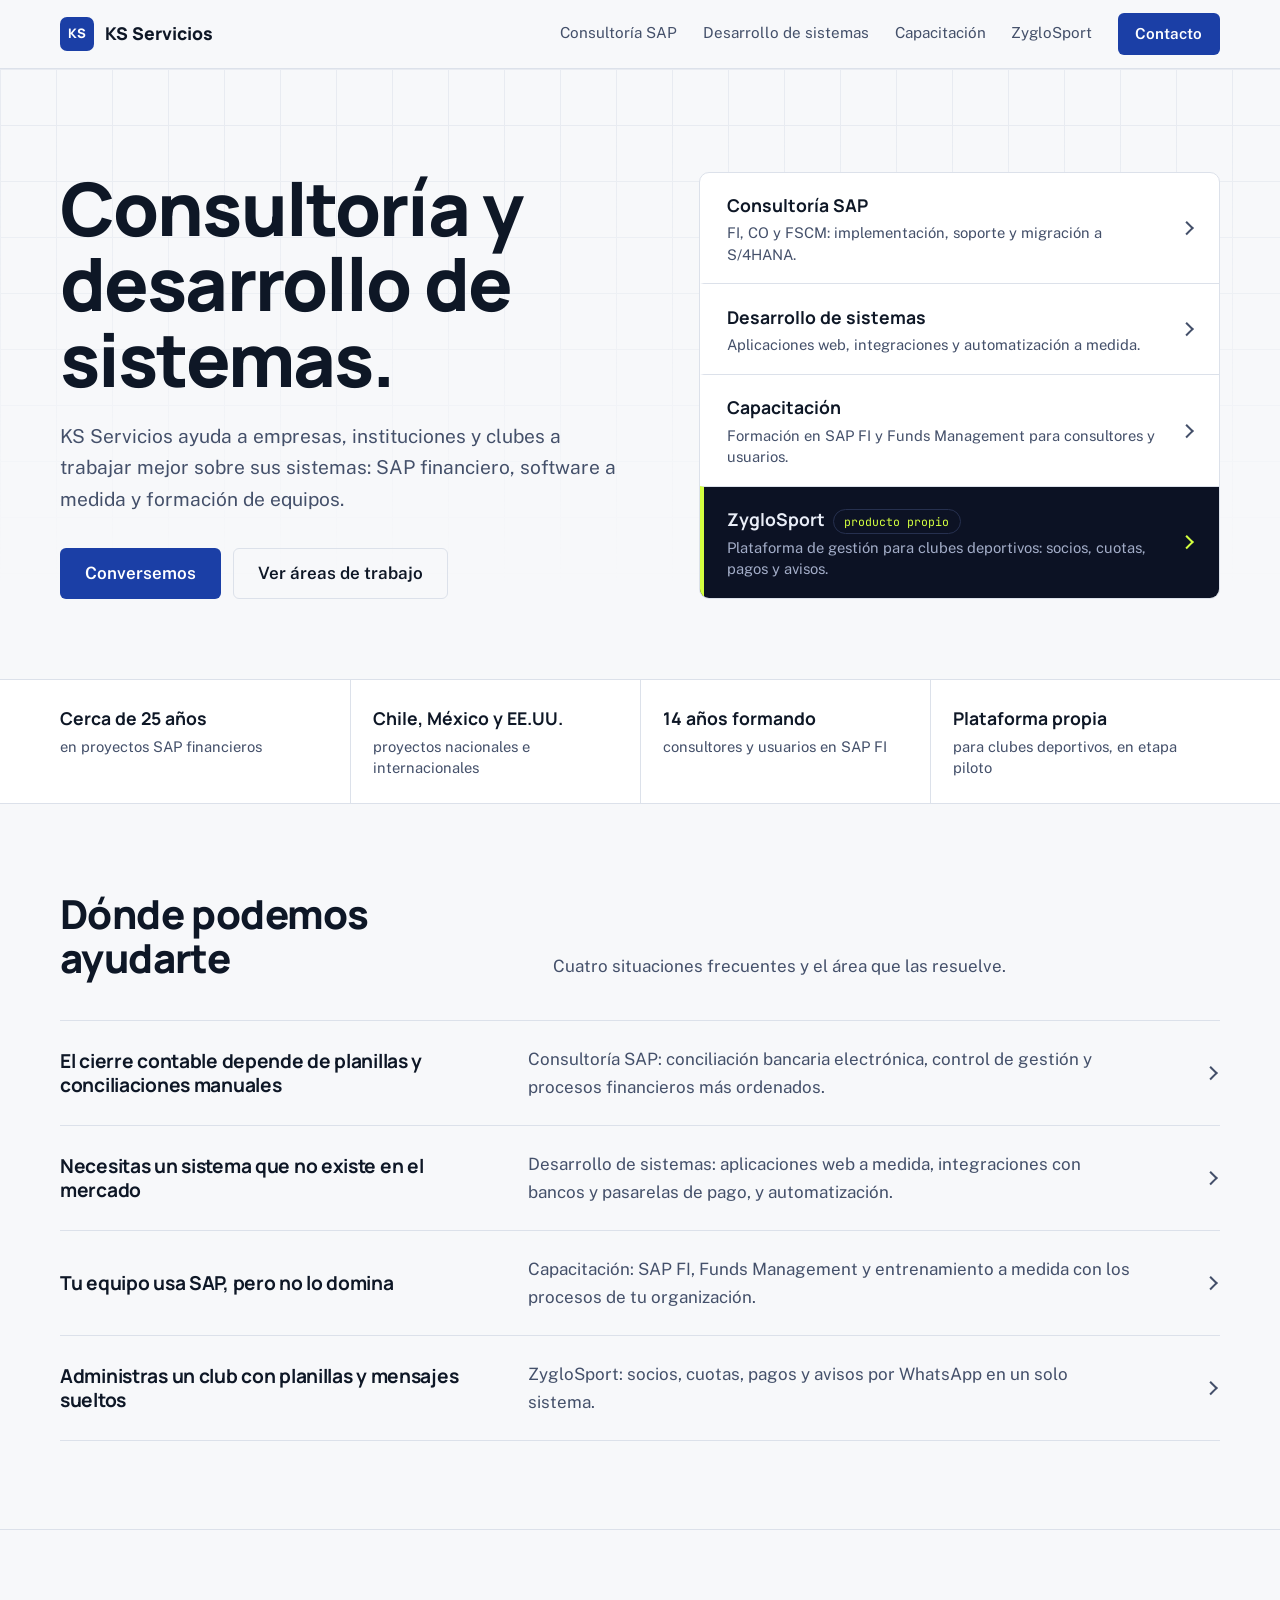
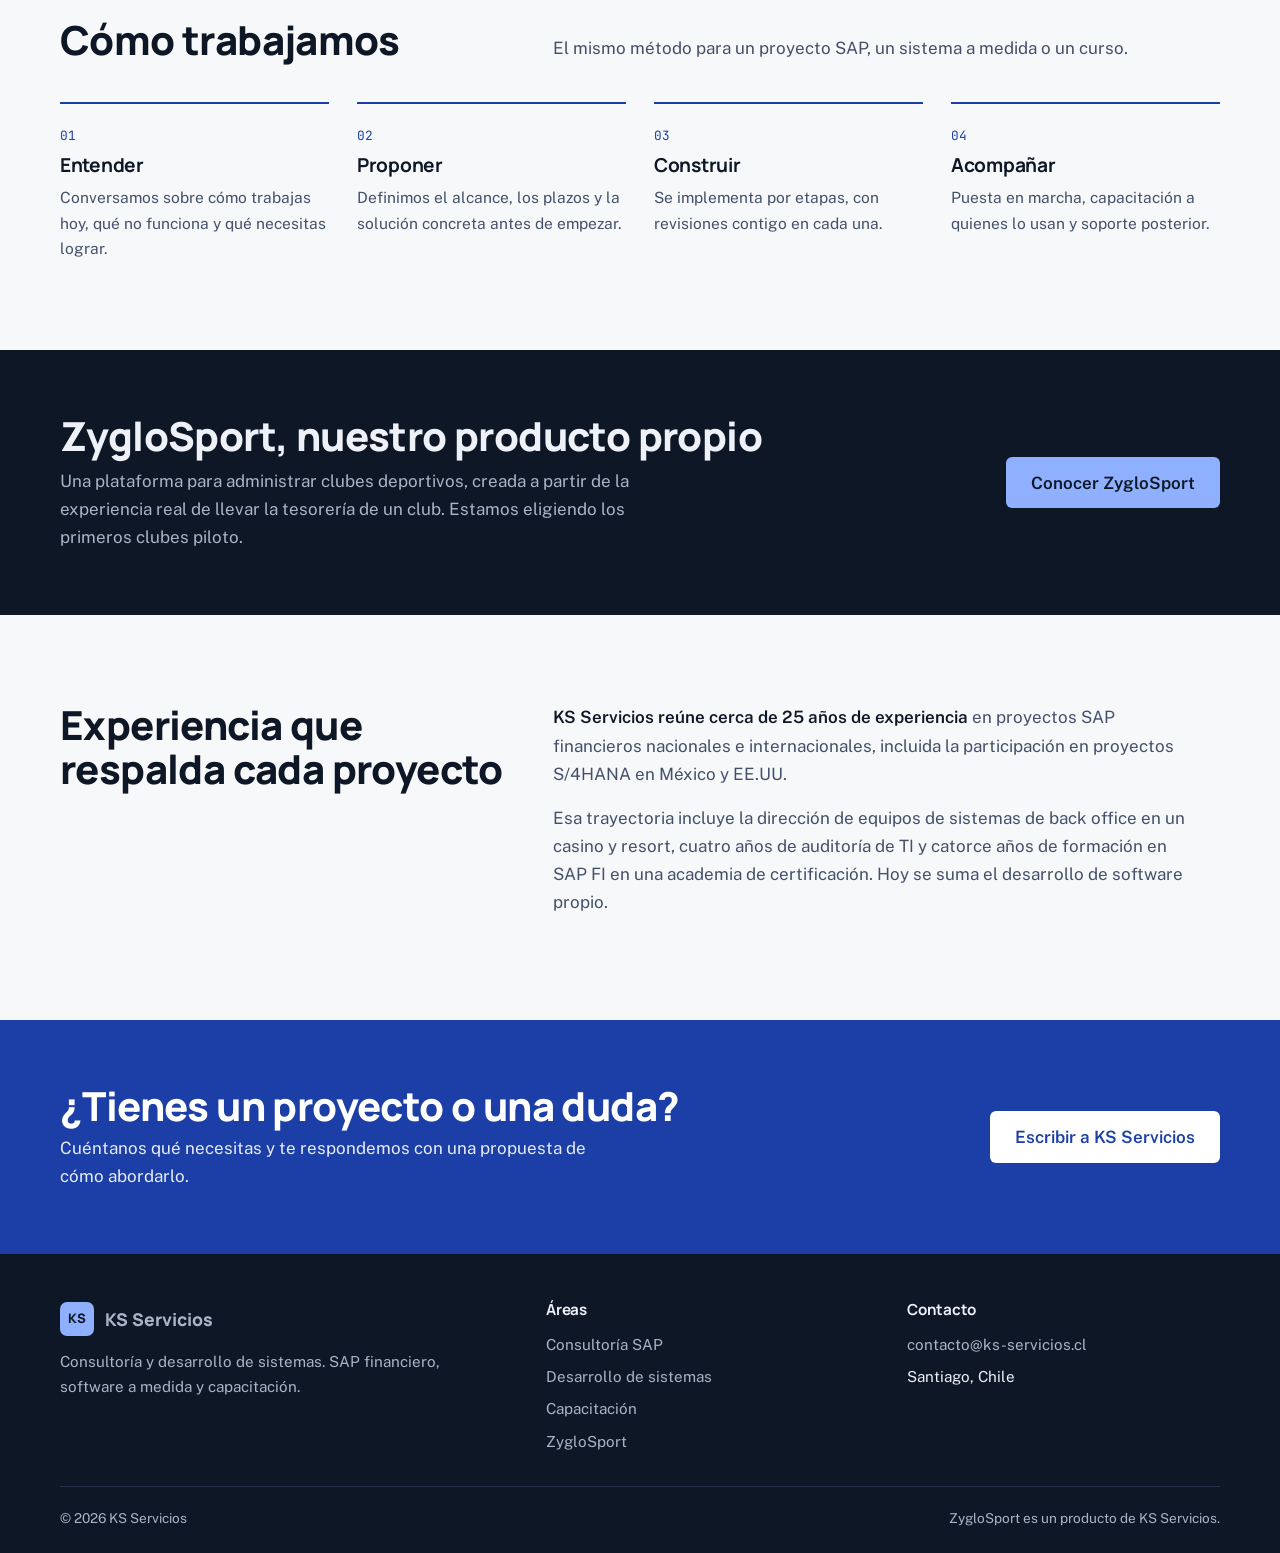
==== commit 0efc162e: "updated site" ====
--- a/index.html
+++ b/index.html
@@ -84,7 +84,7 @@
         </div>
         <ol class="steps">
           <li><span class="n">01</span><h3>Entender</h3><p>Conversamos sobre cómo trabajas hoy, qué no funciona y qué necesitas lograr.</p></li>
-          <li><span class="n">02</span><h3>Proponer</h3><p>Defino el alcance, los plazos y la solución concreta antes de empezar.</p></li>
+          <li><span class="n">02</span><h3>Proponer</h3><p>Definimos el alcance, los plazos y la solución concreta antes de empezar.</p></li>
           <li><span class="n">03</span><h3>Construir</h3><p>Se implementa por etapas, con revisiones contigo en cada una.</p></li>
           <li><span class="n">04</span><h3>Acompañar</h3><p>Puesta en marcha, capacitación a quienes lo usan y soporte posterior.</p></li>
         </ol>
@@ -101,12 +101,12 @@
       </div>
     </section>
 
-    <section class="section" aria-labelledby="quien-t">
+    <section class="section" aria-labelledby="exp-t">
       <div class="wrap two">
-        <h2 id="quien-t">Quién está detrás</h2>
+        <h2 id="exp-t">Experiencia que respalda cada proyecto</h2>
         <div>
-          <p><strong>Enrique Soto</strong> es consultor SAP especializado en FI, CO y FSCM, con cerca de 25 años de experiencia en proyectos nacionales e internacionales, incluida la participación en proyectos S/4HANA en México y EE.UU.</p>
-          <p>Lideró el equipo de sistemas de back office de un casino y resort, trabajó cuatro años en auditoría de TI y enseñó SAP FI durante catorce años en una academia de certificación. Hoy combina esa experiencia con el desarrollo de software propio.</p>
+          <p><strong>KS Servicios reúne cerca de 25 años de experiencia</strong> en proyectos SAP financieros nacionales e internacionales, incluida la participación en proyectos S/4HANA en México y EE.UU.</p>
+          <p>Esa trayectoria incluye la dirección de equipos de sistemas de back office en un casino y resort, cuatro años de auditoría de TI y catorce años de formación en SAP FI en una academia de certificación. Hoy se suma el desarrollo de software propio.</p>
         </div>
       </div>
     </section>
@@ -115,7 +115,7 @@
       <div class="wrap">
         <div>
           <h2 id="cta-t">¿Tienes un proyecto o una duda?</h2>
-          <p>Cuéntame qué necesitas y te respondo con una propuesta de cómo abordarlo.</p>
+          <p>Cuéntanos qué necesitas y te respondemos con una propuesta de cómo abordarlo.</p>
         </div>
         <a class="btn" href="mailto:contacto@ks-servicios.cl?subject=Consulta%20desde%20el%20sitio%20web">Escribir a KS Servicios</a>
       </div>
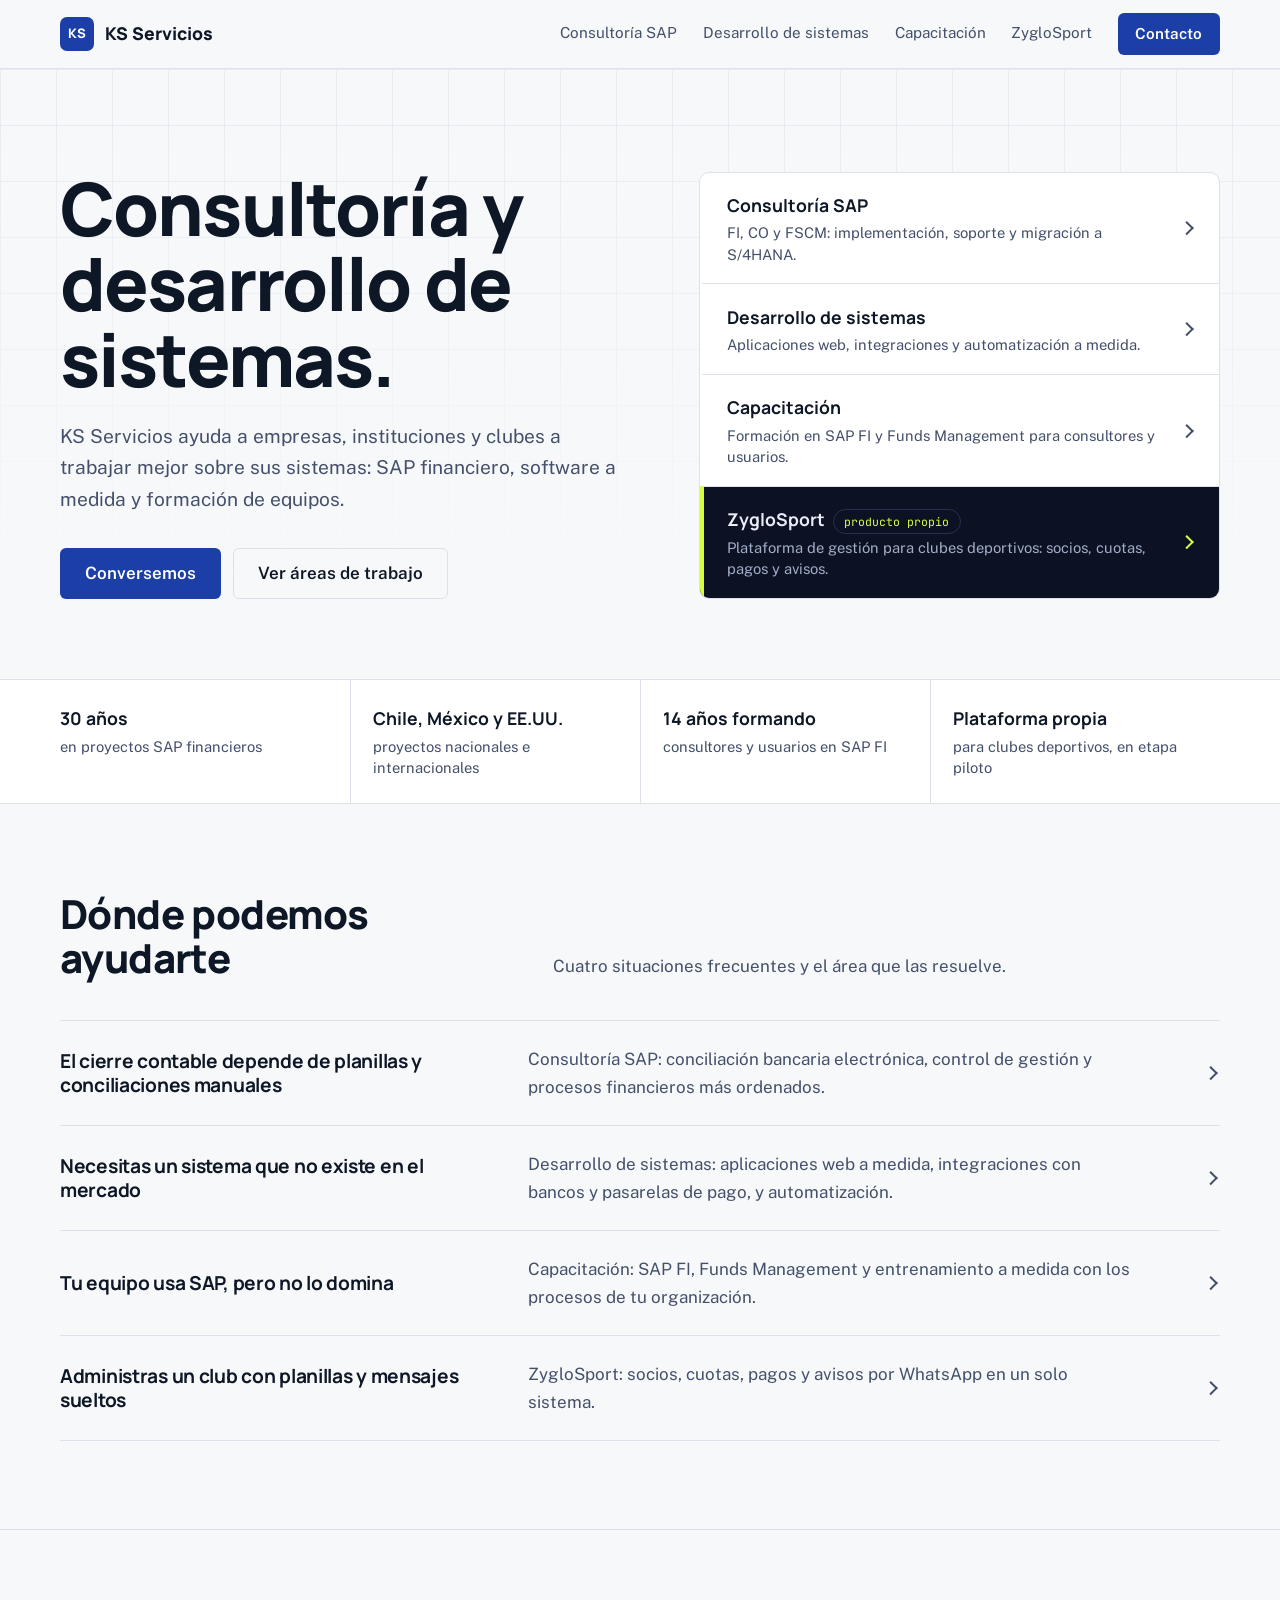
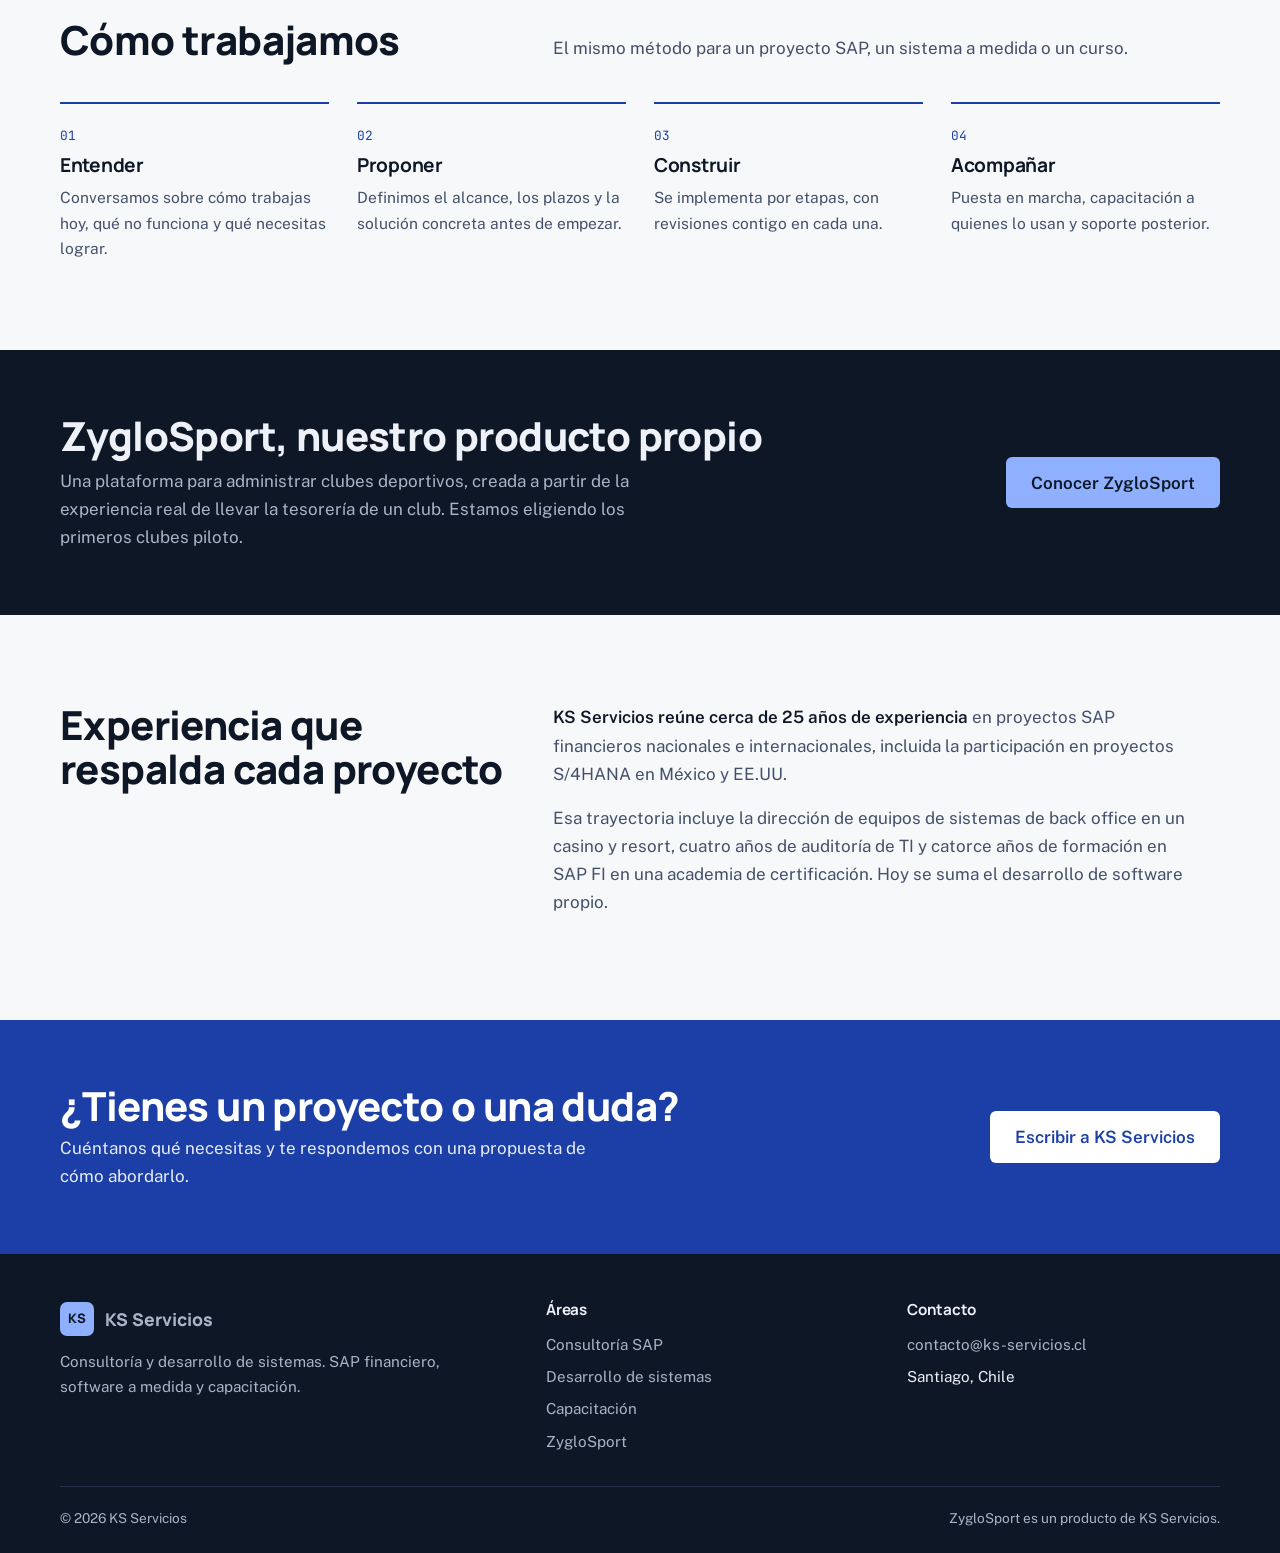
==== commit eca0dd02: "Update experience years in facts section" ====
--- a/index.html
+++ b/index.html
@@ -53,7 +53,7 @@
     <section class="facts" aria-label="Experiencia">
       <div class="wrap">
         <ul>
-          <li><strong>Cerca de 25 años</strong><span>en proyectos SAP financieros</span></li>
+          <li><strong>30 años</strong><span>en proyectos SAP financieros</span></li>
           <li><strong>Chile, México y EE.UU.</strong><span>proyectos nacionales e internacionales</span></li>
           <li><strong>14 años formando</strong><span>consultores y usuarios en SAP FI</span></li>
           <li><strong>Plataforma propia</strong><span>para clubes deportivos, en etapa piloto</span></li>
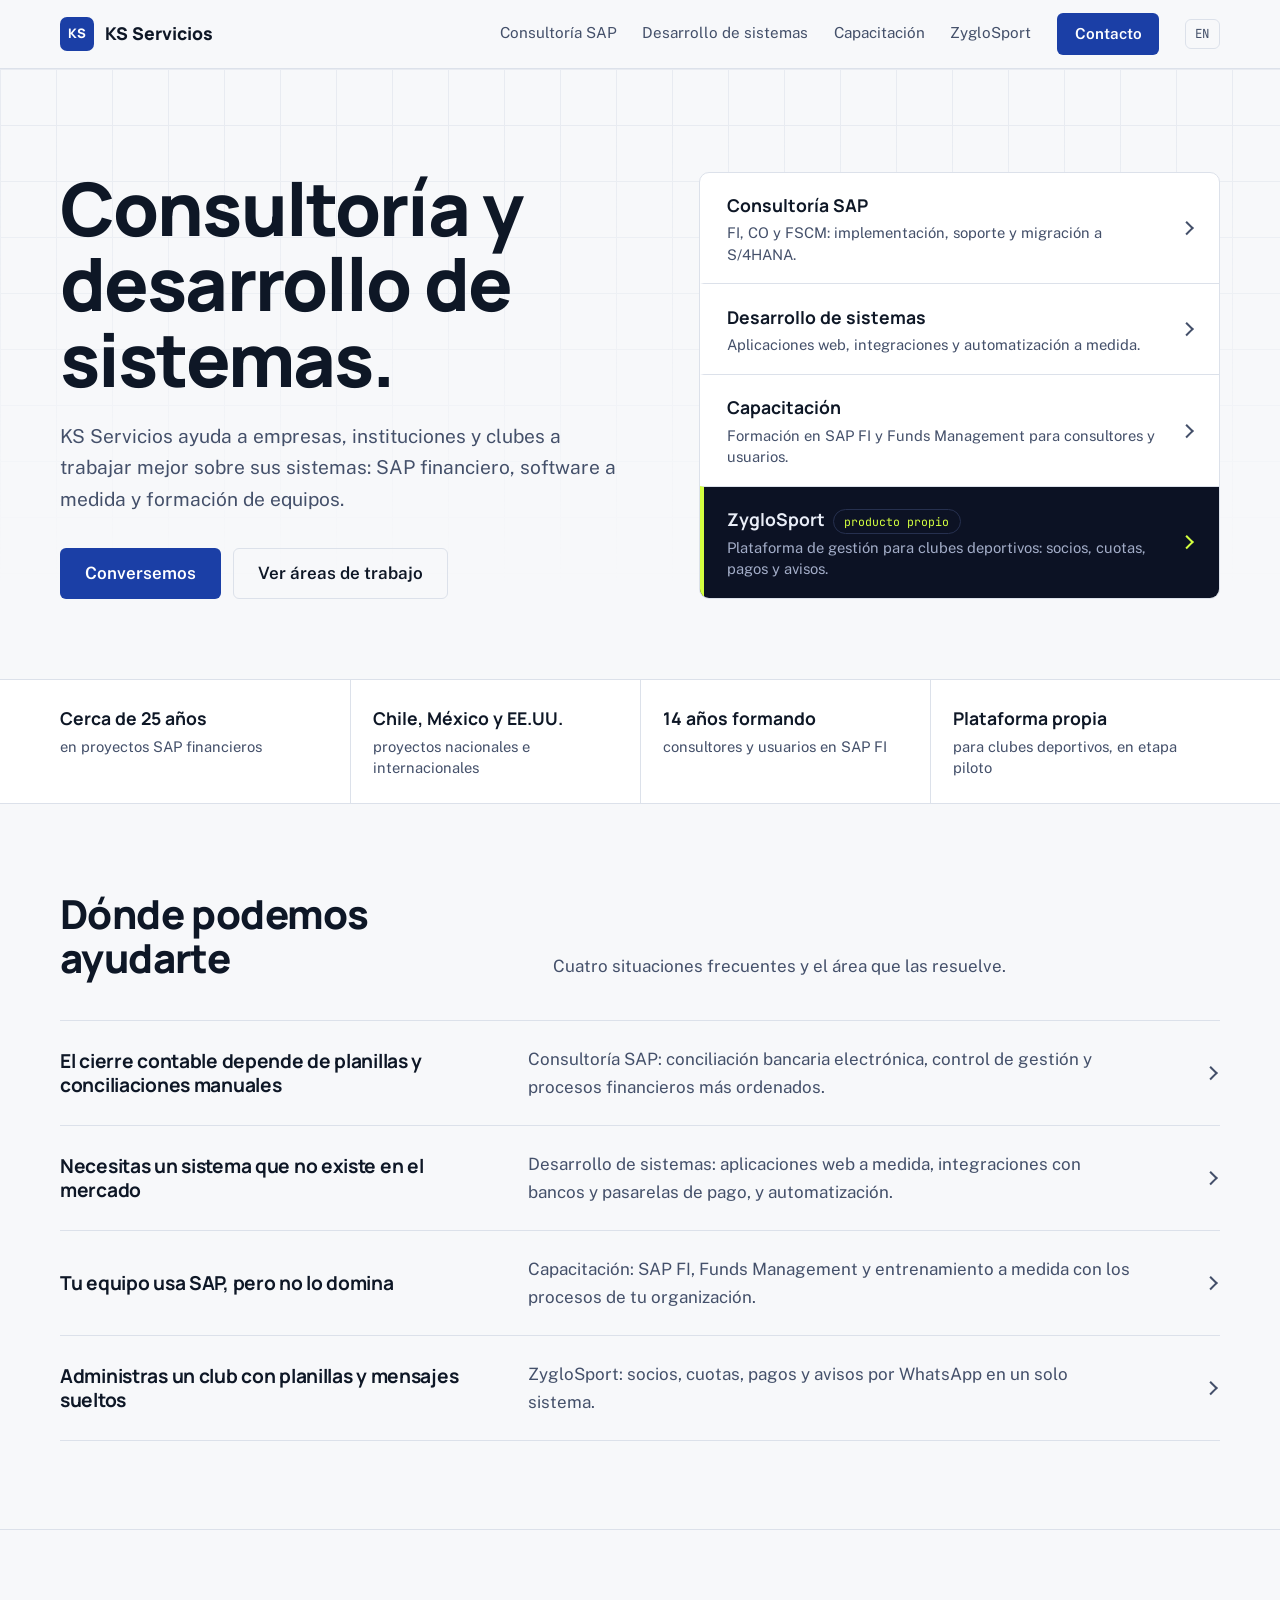
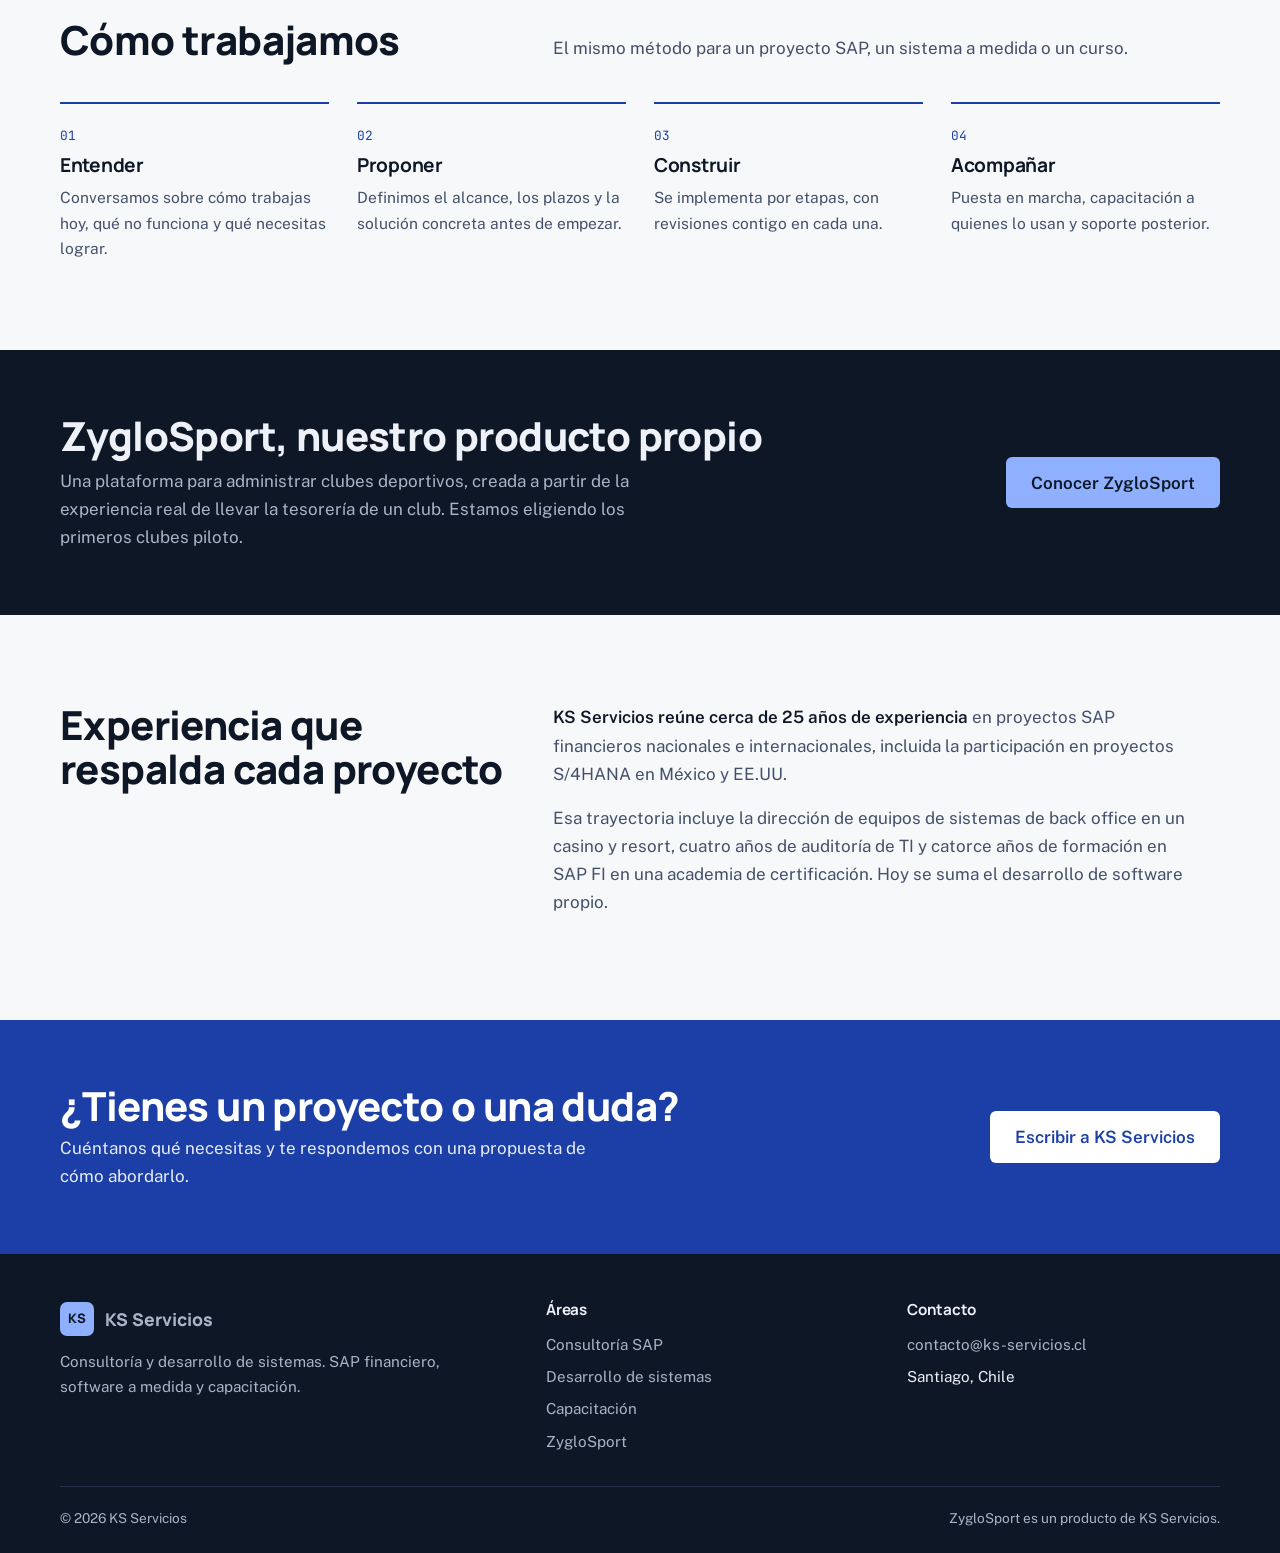
==== commit fb687f98: "Add files via upload" ====
--- a/index.html
+++ b/index.html
@@ -8,6 +8,11 @@
   <meta property="og:title" content="KS Servicios · Consultoría y desarrollo de sistemas">
   <meta property="og:description" content="KS Servicios: consultoría SAP, desarrollo de sistemas a medida, capacitación y ZygloSport, plataforma para clubes deportivos.">
   <meta property="og:type" content="website">
+  <meta property="og:locale" content="es_CL">
+  <link rel="canonical" href="https://ks-servicios.cl/">
+  <link rel="alternate" hreflang="es" href="https://ks-servicios.cl/">
+  <link rel="alternate" hreflang="en" href="https://ks-servicios.cl/en/">
+  <link rel="alternate" hreflang="x-default" href="https://ks-servicios.cl/">
   <link rel="icon" href="data:image/svg+xml,%3Csvg xmlns='http://www.w3.org/2000/svg' viewBox='0 0 32 32'%3E%3Crect width='32' height='32' rx='7' fill='%231b3fa6'/%3E%3Ctext x='16' y='21.5' font-family='Arial' font-weight='800' font-size='15' fill='white' text-anchor='middle'%3EKS%3C/text%3E%3C/svg%3E">
   <link rel="preconnect" href="https://fonts.googleapis.com">
   <link rel="preconnect" href="https://fonts.gstatic.com" crossorigin>
@@ -26,6 +31,7 @@
         <a href="capacitacion.html">Capacitación</a>
         <a href="zyglosport.html">ZygloSport</a>
         <a class="nav-cta" href="contacto.html">Contacto</a>
+        <a class="lang" href="en/index.html" hreflang="en" lang="en" title="Read this page in English">EN</a>
       </nav>
     </div>
   </header>
@@ -53,7 +59,7 @@
     <section class="facts" aria-label="Experiencia">
       <div class="wrap">
         <ul>
-          <li><strong>30 años</strong><span>en proyectos SAP financieros</span></li>
+          <li><strong>Cerca de 25 años</strong><span>en proyectos SAP financieros</span></li>
           <li><strong>Chile, México y EE.UU.</strong><span>proyectos nacionales e internacionales</span></li>
           <li><strong>14 años formando</strong><span>consultores y usuarios en SAP FI</span></li>
           <li><strong>Plataforma propia</strong><span>para clubes deportivos, en etapa piloto</span></li>
@@ -132,10 +138,10 @@
         <div>
           <h2>Áreas</h2>
           <ul>
-<li><a href="sap.html">Consultoría SAP</a></li>
-<li><a href="desarrollo.html">Desarrollo de sistemas</a></li>
-<li><a href="capacitacion.html">Capacitación</a></li>
-<li><a href="zyglosport.html">ZygloSport</a></li>
+            <li><a href="sap.html">Consultoría SAP</a></li>
+            <li><a href="desarrollo.html">Desarrollo de sistemas</a></li>
+            <li><a href="capacitacion.html">Capacitación</a></li>
+            <li><a href="zyglosport.html">ZygloSport</a></li>
           </ul>
         </div>
         <div>
--- a/assets/styles.css
+++ b/assets/styles.css
@@ -36,6 +36,8 @@
 .site-nav a:hover{color:var(--ink)}
 .site-nav a[aria-current="page"]{color:var(--ink);border-bottom-color:var(--accent)}
 .site-nav a.nav-cta{background:var(--accent);color:var(--on-accent);padding:.5rem 1.1rem;border-radius:6px;font-weight:600;border:0}
+.site-nav a.lang{font-family:var(--f-mono);font-size:.78rem;border:1px solid var(--line);border-radius:6px;padding:.25rem .6rem;color:var(--ink-2)}
+.site-nav a.lang:hover{color:var(--ink);border-color:var(--ink-2)}
 .nav-toggle{display:none;background:transparent;border:1.5px solid var(--line);color:var(--ink);padding:.45rem .9rem;border-radius:6px;font:inherit;font-size:.9rem;cursor:pointer}
 
 /* Botones */
@@ -173,6 +175,7 @@
   .site-nav.open{display:flex}
   .site-nav a{padding:.75rem 0;width:100%;border-bottom:1px solid var(--line)}
   .site-nav a.nav-cta{margin-top:.75rem;text-align:center;width:auto}
+  .site-nav a.lang{margin-top:.75rem;width:auto;border-bottom:1px solid var(--line)}
 }
 @media (max-width:560px){
   .steps{grid-template-columns:1fr}
